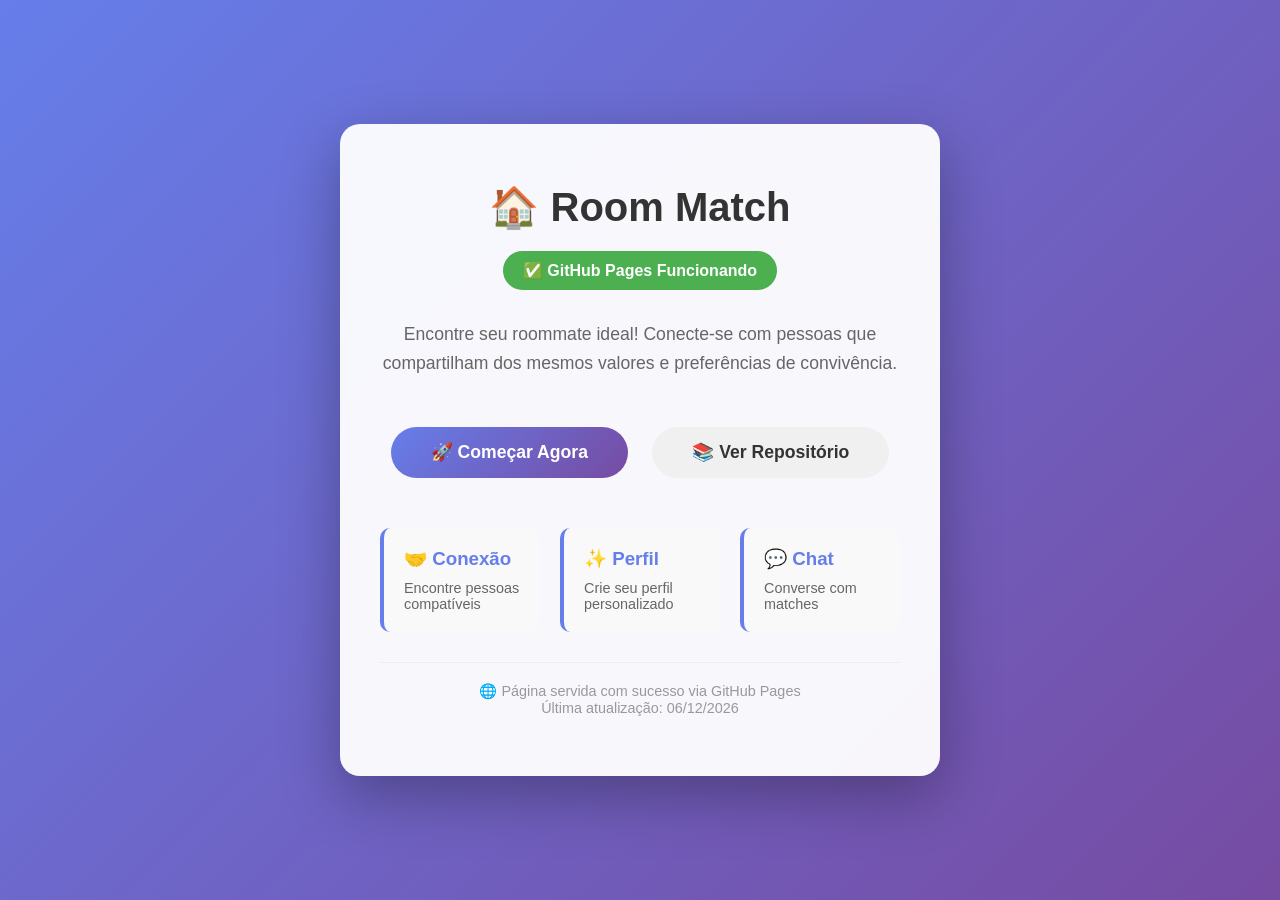
==== index.html @ 92dfc99c "Adiciona página inicial com botão de teste para GitHub Pages" ====
<!DOCTYPE html>
<html lang="pt-BR">
<head>
    <meta charset="UTF-8">
    <meta name="viewport" content="width=device-width, initial-scale=1.0">
    <title>Room Match - Encontre seu Roommate Ideal</title>
    <style>
        * {
            margin: 0;
            padding: 0;
            box-sizing: border-box;
        }

        body {
            font-family: -apple-system, BlinkMacSystemFont, 'Segoe UI', Roboto, 'Helvetica Neue', Arial, sans-serif;
            background: linear-gradient(135deg, #667eea 0%, #764ba2 100%);
            min-height: 100vh;
            display: flex;
            align-items: center;
            justify-content: center;
        }

        .container {
            text-align: center;
            background: rgba(255, 255, 255, 0.95);
            padding: 60px 40px;
            border-radius: 20px;
            box-shadow: 0 20px 60px rgba(0, 0, 0, 0.3);
            max-width: 600px;
            width: 90%;
        }

        h1 {
            color: #333;
            margin-bottom: 20px;
            font-size: 2.5em;
        }

        .subtitle {
            color: #666;
            margin-bottom: 40px;
            font-size: 1.1em;
            line-height: 1.6;
        }

        .status {
            display: inline-block;
            background: #4CAF50;
            color: white;
            padding: 10px 20px;
            border-radius: 25px;
            margin-bottom: 30px;
            font-weight: bold;
        }

        .btn {
            display: inline-block;
            padding: 15px 40px;
            background: linear-gradient(135deg, #667eea 0%, #764ba2 100%);
            color: white;
            text-decoration: none;
            border-radius: 50px;
            font-size: 1.1em;
            font-weight: bold;
            transition: transform 0.3s ease, box-shadow 0.3s ease;
            border: none;
            cursor: pointer;
            margin: 10px;
        }

        .btn:hover {
            transform: translateY(-3px);
            box-shadow: 0 10px 25px rgba(102, 126, 234, 0.4);
        }

        .btn-secondary {
            background: #f0f0f0;
            color: #333;
        }

        .btn-secondary:hover {
            box-shadow: 0 10px 25px rgba(0, 0, 0, 0.1);
        }

        .features {
            display: grid;
            grid-template-columns: repeat(auto-fit, minmax(150px, 1fr));
            gap: 20px;
            margin-top: 40px;
            text-align: left;
        }

        .feature {
            padding: 20px;
            background: #f9f9f9;
            border-radius: 10px;
            border-left: 4px solid #667eea;
        }

        .feature h3 {
            color: #667eea;
            margin-bottom: 10px;
        }

        .feature p {
            color: #666;
            font-size: 0.9em;
        }

        .github-status {
            margin-top: 30px;
            padding-top: 20px;
            border-top: 1px solid #eee;
            color: #999;
            font-size: 0.9em;
        }
    </style>
</head>
<body>
    <div class="container">
        <h1>🏠 Room Match</h1>

        <div class="status">✅ GitHub Pages Funcionando</div>

        <p class="subtitle">
            Encontre seu roommate ideal! Conecte-se com pessoas que compartilham dos mesmos valores e preferências de convivência.
        </p>

        <div>
            <button class="btn" onclick="alert('Botão de teste funcionando! 🎉')">
                🚀 Começar Agora
            </button>
            <a href="https://github.com/JuliaLeandro/room-match" class="btn btn-secondary">
                📚 Ver Repositório
            </a>
        </div>

        <div class="features">
            <div class="feature">
                <h3>🤝 Conexão</h3>
                <p>Encontre pessoas compatíveis</p>
            </div>
            <div class="feature">
                <h3>✨ Perfil</h3>
                <p>Crie seu perfil personalizado</p>
            </div>
            <div class="feature">
                <h3>💬 Chat</h3>
                <p>Converse com matches</p>
            </div>
        </div>

        <div class="github-status">
            <p>🌐 Página servida com sucesso via GitHub Pages</p>
            <p>Última atualização: <span id="date"></span></p>
        </div>
    </div>

    <script>
        document.getElementById('date').textContent = new Date().toLocaleDateString('pt-BR');
    </script>
</body>
</html>
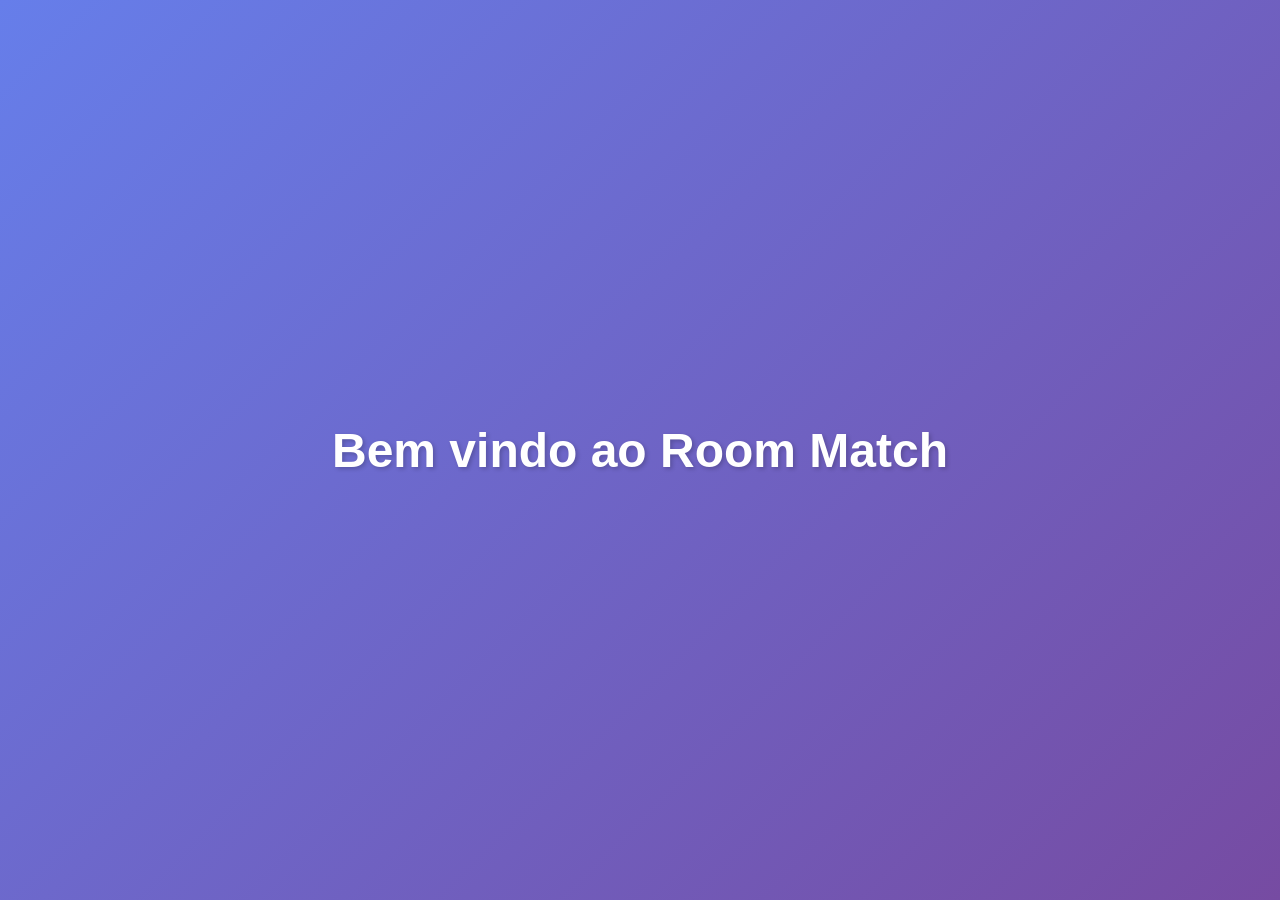
==== commit cbaf2712: "Simplifica página inicial para exibir apenas 'Bem vindo ao Room Match'" ====
--- a/index.html
+++ b/index.html
@@ -3,7 +3,7 @@
 <head>
     <meta charset="UTF-8">
     <meta name="viewport" content="width=device-width, initial-scale=1.0">
-    <title>Room Match - Encontre seu Roommate Ideal</title>
+    <title>Room Match</title>
     <style>
         * {
             margin: 0;
@@ -20,144 +20,15 @@
             justify-content: center;
         }
 
-        .container {
+        h1 {
+            color: white;
+            font-size: 3em;
             text-align: center;
-            background: rgba(255, 255, 255, 0.95);
-            padding: 60px 40px;
-            border-radius: 20px;
-            box-shadow: 0 20px 60px rgba(0, 0, 0, 0.3);
-            max-width: 600px;
-            width: 90%;
-        }
-
-        h1 {
-            color: #333;
-            margin-bottom: 20px;
-            font-size: 2.5em;
-        }
-
-        .subtitle {
-            color: #666;
-            margin-bottom: 40px;
-            font-size: 1.1em;
-            line-height: 1.6;
-        }
-
-        .status {
-            display: inline-block;
-            background: #4CAF50;
-            color: white;
-            padding: 10px 20px;
-            border-radius: 25px;
-            margin-bottom: 30px;
-            font-weight: bold;
-        }
-
-        .btn {
-            display: inline-block;
-            padding: 15px 40px;
-            background: linear-gradient(135deg, #667eea 0%, #764ba2 100%);
-            color: white;
-            text-decoration: none;
-            border-radius: 50px;
-            font-size: 1.1em;
-            font-weight: bold;
-            transition: transform 0.3s ease, box-shadow 0.3s ease;
-            border: none;
-            cursor: pointer;
-            margin: 10px;
-        }
-
-        .btn:hover {
-            transform: translateY(-3px);
-            box-shadow: 0 10px 25px rgba(102, 126, 234, 0.4);
-        }
-
-        .btn-secondary {
-            background: #f0f0f0;
-            color: #333;
-        }
-
-        .btn-secondary:hover {
-            box-shadow: 0 10px 25px rgba(0, 0, 0, 0.1);
-        }
-
-        .features {
-            display: grid;
-            grid-template-columns: repeat(auto-fit, minmax(150px, 1fr));
-            gap: 20px;
-            margin-top: 40px;
-            text-align: left;
-        }
-
-        .feature {
-            padding: 20px;
-            background: #f9f9f9;
-            border-radius: 10px;
-            border-left: 4px solid #667eea;
-        }
-
-        .feature h3 {
-            color: #667eea;
-            margin-bottom: 10px;
-        }
-
-        .feature p {
-            color: #666;
-            font-size: 0.9em;
-        }
-
-        .github-status {
-            margin-top: 30px;
-            padding-top: 20px;
-            border-top: 1px solid #eee;
-            color: #999;
-            font-size: 0.9em;
+            text-shadow: 2px 2px 4px rgba(0, 0, 0, 0.2);
         }
     </style>
 </head>
 <body>
-    <div class="container">
-        <h1>🏠 Room Match</h1>
-
-        <div class="status">✅ GitHub Pages Funcionando</div>
-
-        <p class="subtitle">
-            Encontre seu roommate ideal! Conecte-se com pessoas que compartilham dos mesmos valores e preferências de convivência.
-        </p>
-
-        <div>
-            <button class="btn" onclick="alert('Botão de teste funcionando! 🎉')">
-                🚀 Começar Agora
-            </button>
-            <a href="https://github.com/JuliaLeandro/room-match" class="btn btn-secondary">
-                📚 Ver Repositório
-            </a>
-        </div>
-
-        <div class="features">
-            <div class="feature">
-                <h3>🤝 Conexão</h3>
-                <p>Encontre pessoas compatíveis</p>
-            </div>
-            <div class="feature">
-                <h3>✨ Perfil</h3>
-                <p>Crie seu perfil personalizado</p>
-            </div>
-            <div class="feature">
-                <h3>💬 Chat</h3>
-                <p>Converse com matches</p>
-            </div>
-        </div>
-
-        <div class="github-status">
-            <p>🌐 Página servida com sucesso via GitHub Pages</p>
-            <p>Última atualização: <span id="date"></span></p>
-        </div>
-    </div>
-
-    <script>
-        document.getElementById('date').textContent = new Date().toLocaleDateString('pt-BR');
-    </script>
+    <h1>Bem vindo ao Room Match</h1>
 </body>
 </html>
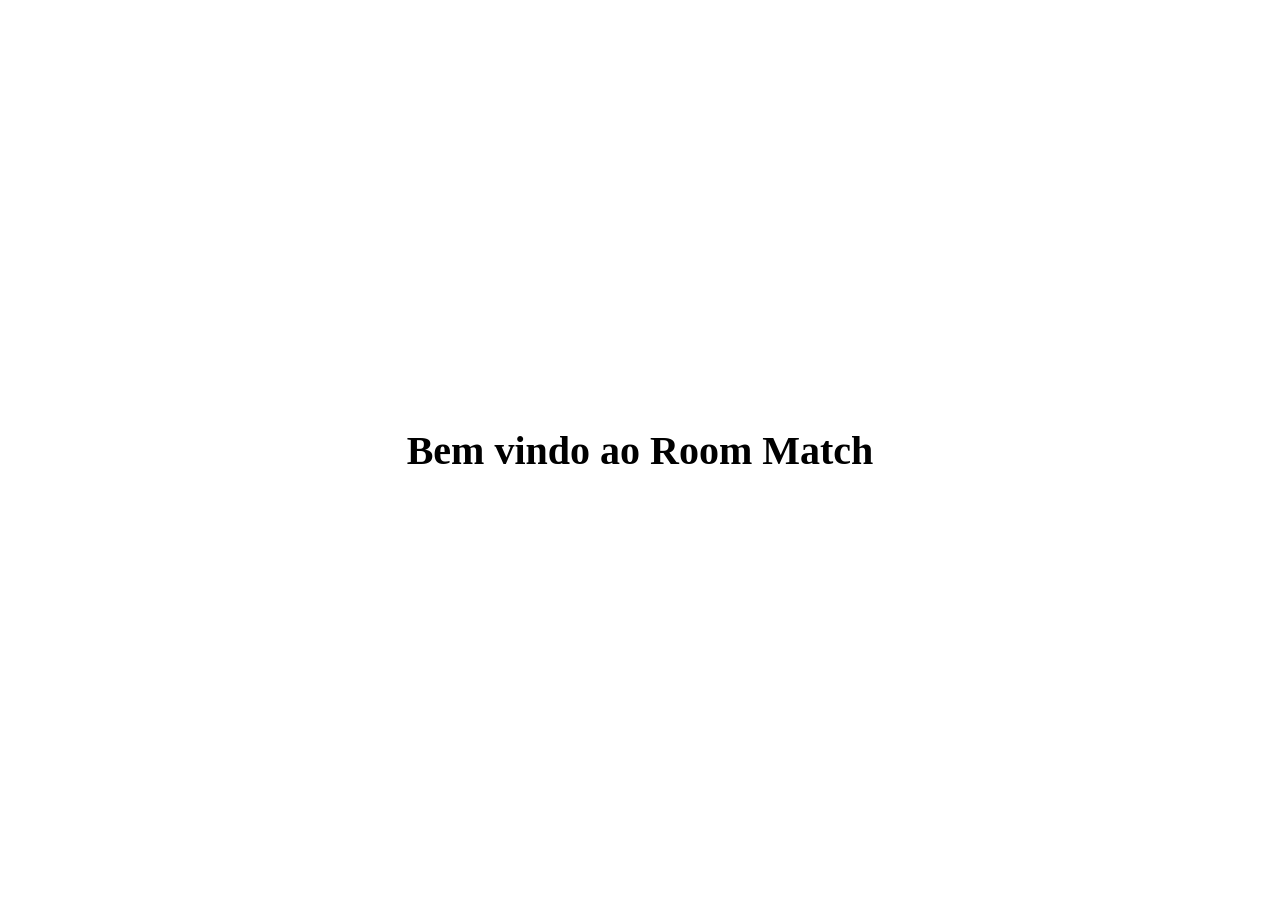
==== commit 7999c412: "Remove gradiente e estilos, deixa apenas o texto" ====
--- a/index.html
+++ b/index.html
@@ -8,23 +8,17 @@
         * {
             margin: 0;
             padding: 0;
-            box-sizing: border-box;
         }
 
         body {
-            font-family: -apple-system, BlinkMacSystemFont, 'Segoe UI', Roboto, 'Helvetica Neue', Arial, sans-serif;
-            background: linear-gradient(135deg, #667eea 0%, #764ba2 100%);
-            min-height: 100vh;
             display: flex;
             align-items: center;
             justify-content: center;
+            min-height: 100vh;
         }
 
         h1 {
-            color: white;
-            font-size: 3em;
-            text-align: center;
-            text-shadow: 2px 2px 4px rgba(0, 0, 0, 0.2);
+            font-size: 2.5em;
         }
     </style>
 </head>
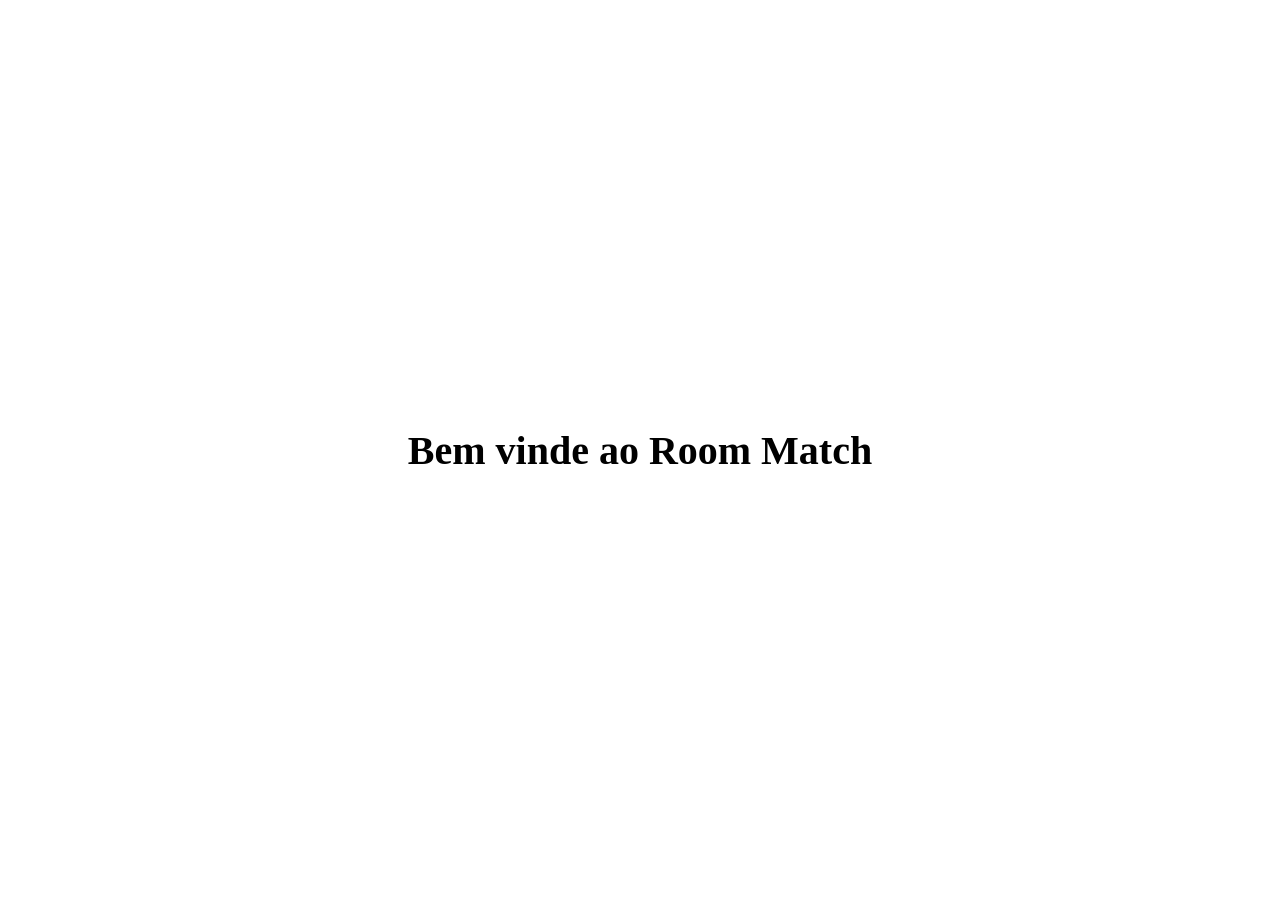
==== commit a575a9bd: "Atualiza texto para forma inclusiva" ====
--- a/index.html
+++ b/index.html
@@ -23,6 +23,6 @@
     </style>
 </head>
 <body>
-    <h1>Bem vindo ao Room Match</h1>
+    <h1>Bem vinde ao Room Match</h1>
 </body>
 </html>
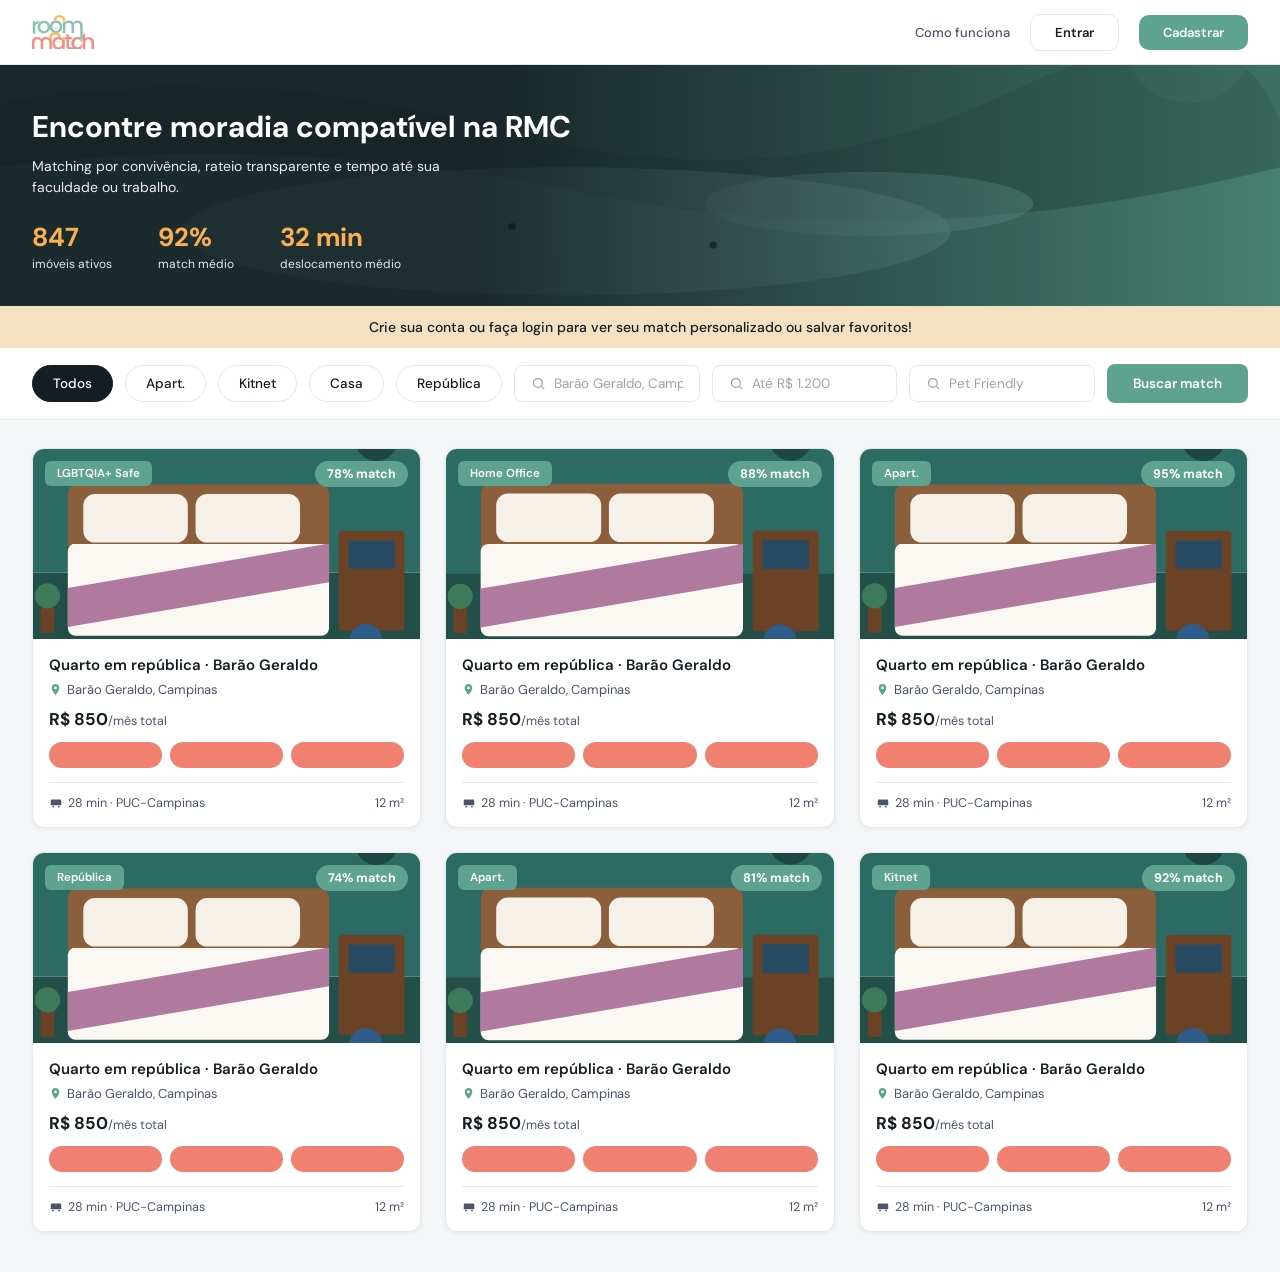
==== commit 002f14c2: "feat(frontend): tela de login (KAN-46) Move login para frontend/pages com CSS e JS separados, seguin" ====
--- a/index.html
+++ b/index.html
@@ -4,25 +4,567 @@
     <meta charset="UTF-8">
     <meta name="viewport" content="width=device-width, initial-scale=1.0">
     <title>Room Match</title>
+    <link rel="preconnect" href="https://fonts.googleapis.com">
+    <link rel="preconnect" href="https://fonts.gstatic.com" crossorigin>
+    <link href="https://fonts.googleapis.com/css2?family=DM+Sans:wght@400;500;600;700&display=swap" rel="stylesheet">
     <style>
+        :root {
+            --primary: #5EA38F;
+            --primary-dark: #4C8C79;
+            --mint: #89C2B1;
+            --coral: #F08070;
+            --yellow: #FBB050;
+            --text-dark: #141D22;
+            --text-gray: #4A5568;
+            --text-subtle: #94A3AD;
+            --border: #E2E8EB;
+            --bg: #F4F6F7;
+            --cream: #F3E1C2;
+        }
+
         * {
             margin: 0;
             padding: 0;
+            box-sizing: border-box;
         }
 
         body {
-            display: flex;
-            align-items: center;
-            justify-content: center;
-            min-height: 100vh;
-        }
-
-        h1 {
-            font-size: 2.5em;
+            font-family: 'DM Sans', sans-serif;
+            color: var(--text-dark);
+            background-color: #ffffff;
+        }
+
+        /* ===== HEADER ===== */
+        header {
+            display: flex;
+            justify-content: space-between;
+            align-items: center;
+            padding: 12px 32px;
+            height: 65px;
+            background: #fff;
+            border-bottom: 1px solid var(--border);
+        }
+
+        .logo svg {
+            width: 62px;
+            height: auto;
+            display: block;
+        }
+
+        nav {
+            display: flex;
+            align-items: center;
+            gap: 20px;
+        }
+
+        nav a.como-funciona {
+            text-decoration: none;
+            color: var(--text-gray);
+            font-size: 13px;
+            font-weight: 500;
+            font-family: 'DM Sans', sans-serif;
+        }
+
+        .btn-entrar {
+            background: #fff;
+            border: 1px solid var(--border);
+            color: var(--text-dark);
+            padding: 9px 24px;
+            border-radius: 10px;
+            font-size: 13px;
+            font-weight: 600;
+            font-family: 'DM Sans', sans-serif;
+            cursor: pointer;
+        }
+
+        .btn-cadastrar {
+            background: var(--primary);
+            border: none;
+            color: #fff;
+            padding: 9px 24px;
+            border-radius: 10px;
+            font-size: 13px;
+            font-weight: 600;
+            font-family: 'DM Sans', sans-serif;
+            cursor: pointer;
+        }
+        .btn-cadastrar:hover { background: var(--primary-dark); }
+
+        /* ===== HERO ===== */
+        .hero {
+            position: relative;
+            padding: 42px 32px 34px;
+            background-image:
+                linear-gradient(90deg, rgba(20,29,34,0.84) 38%, rgba(94,163,143,0.29) 100%),
+                url("data:image/svg+xml,%3Csvg xmlns='http://www.w3.org/2000/svg' viewBox='0 0 1400 420'%3E%3Crect width='1400' height='420' fill='%232F5D50'/%3E%3Cpath d='M0,120 Q250,70 550,150 T1100,110 T1400,140 L1400,420 L0,420 Z' fill='%23274F44'/%3E%3Cpath d='M0,190 Q300,150 650,220 T1400,190 L1400,420 L0,420 Z' fill='%2340786A' opacity='0.85'/%3E%3Cellipse cx='620' cy='260' rx='420' ry='70' fill='%236FA89C' opacity='0.55'/%3E%3Cellipse cx='950' cy='230' rx='180' ry='35' fill='%237EB6AA' opacity='0.4'/%3E%3Ccircle cx='560' cy='255' r='4' fill='%2315251f'/%3E%3Ccircle cx='780' cy='275' r='4' fill='%2315251f'/%3E%3Ccircle cx='120' cy='60' r='50' fill='%23336354' opacity='0.6'/%3E%3Ccircle cx='1300' cy='50' r='70' fill='%23336354' opacity='0.5'/%3E%3C/svg%3E");
+            background-size: cover;
+            background-position: center;
+            color: #fff;
+        }
+
+        .hero h1 {
+            font-size: 30px;
+            font-weight: 700;
+            margin-bottom: 10px;
+            max-width: 560px;
+        }
+
+        .hero p {
+            font-size: 14px;
+            font-weight: 400;
+            color: #EDEDED;
+            max-width: 420px;
+            line-height: 1.5;
+            margin-bottom: 22px;
+        }
+
+        .stats {
+            display: flex;
+            gap: 46px;
+        }
+
+        .stat-number {
+            display: block;
+            font-size: 26px;
+            font-weight: 700;
+            color: var(--yellow);
+        }
+
+        .stat-label {
+            display: block;
+            font-size: 12px;
+            color: #E7E7E7;
+            margin-top: 2px;
+        }
+
+        /* ===== CTA BANNER ===== */
+        .cta-banner {
+            background: var(--cream);
+            text-align: center;
+            padding: 12px 20px;
+            font-size: 14px;
+            font-weight: 500;
+            color: var(--text-dark);
+        }
+
+        /* ===== FILTER / SEARCH BAR ===== */
+        .filter-bar {
+            display: flex;
+            align-items: center;
+            gap: 12px;
+            padding: 16px 32px;
+            flex-wrap: wrap;
+            border-bottom: 1px solid var(--border);
+        }
+
+        .pill {
+            border: 1px solid var(--border);
+            background: #fff;
+            color: var(--text-dark);
+            padding: 9px 20px;
+            border-radius: 20px;
+            font-size: 13.5px;
+            font-weight: 500;
+            font-family: 'DM Sans', sans-serif;
+            cursor: pointer;
+            white-space: nowrap;
+        }
+
+        .pill.active {
+            background: var(--text-dark);
+            border-color: var(--text-dark);
+            color: #fff;
+        }
+
+        .search-input {
+            display: flex;
+            align-items: center;
+            gap: 8px;
+            border: 1px solid var(--border);
+            border-radius: 8px;
+            padding: 9px 16px;
+            font-size: 13.5px;
+            color: var(--text-gray);
+            flex: 1;
+            min-width: 170px;
+        }
+
+        .search-input svg {
+            width: 15px;
+            height: 15px;
+            color: #9AA5AB;
+            flex-shrink: 0;
+        }
+
+        .search-input input {
+            border: none;
+            outline: none;
+            font-family: 'DM Sans', sans-serif;
+            font-size: 13.5px;
+            width: 100%;
+            color: var(--text-dark);
+        }
+        .search-input input::placeholder { color: #9AA5AB; }
+
+        .btn-buscar {
+            background: var(--primary);
+            color: #fff;
+            border: none;
+            padding: 11px 26px;
+            border-radius: 8px;
+            font-size: 13.5px;
+            font-weight: 600;
+            font-family: 'DM Sans', sans-serif;
+            cursor: pointer;
+            white-space: nowrap;
+        }
+        .btn-buscar:hover { background: var(--primary-dark); }
+
+        /* ===== PROPERTIES GRID ===== */
+        .properties {
+            display: grid;
+            grid-template-columns: repeat(3, 1fr);
+            gap: 24px;
+            padding: 28px 32px 40px;
+            background: var(--bg);
+        }
+
+        .card {
+            border-radius: 12px;
+            overflow: hidden;
+            box-shadow: 0 1px 4px rgba(0,0,0,0.06);
+            border: 1px solid var(--border);
+            background: #fff;
+            cursor: pointer;
+        }
+
+        .card-image {
+            position: relative;
+            height: 190px;
+            background-image: url("data:image/svg+xml,%3Csvg xmlns='http://www.w3.org/2000/svg' viewBox='0 0 400 300'%3E%3Crect width='400' height='180' fill='%232C6B63'/%3E%3Crect y='180' width='400' height='120' fill='%23234F49'/%3E%3Crect x='36' y='88' width='270' height='72' rx='10' fill='%238B5E3C'/%3E%3Crect x='52' y='98' width='108' height='50' rx='12' fill='%23F6F1E8'/%3E%3Crect x='168' y='98' width='108' height='50' rx='12' fill='%23F6F1E8'/%3E%3Crect x='36' y='150' width='270' height='95' rx='8' fill='%23FBF8F3'/%3E%3Cpolygon points='36,196 306,150 306,190 36,236' fill='%23B07A9E'/%3E%3Crect x='316' y='136' width='68' height='104' rx='4' fill='%236B4226'/%3E%3Crect x='326' y='146' width='48' height='30' fill='%23274B63'/%3E%3Ccircle cx='344' cy='250' r='17' fill='%232E5C8A'/%3E%3Ccircle cx='355' cy='42' r='22' fill='%231F4741'/%3E%3Crect x='8' y='214' width='14' height='28' fill='%236B4226'/%3E%3Ccircle cx='15' cy='204' r='13' fill='%233C7A5A'/%3E%3C/svg%3E");
+            background-size: cover;
+            background-position: center;
+        }
+
+        .badge {
+            position: absolute;
+            top: 12px;
+            left: 12px;
+            background: var(--primary);
+            color: #fff;
+            font-size: 11.5px;
+            font-weight: 600;
+            padding: 5px 12px;
+            border-radius: 6px;
+        }
+
+        .badge-match {
+            position: absolute;
+            top: 12px;
+            right: 12px;
+            background: var(--primary);
+            color: #fff;
+            font-size: 12.5px;
+            font-weight: 700;
+            padding: 5px 12px;
+            border-radius: 16px;
+        }
+
+        .card-body {
+            padding: 16px;
+        }
+
+        .card-title {
+            font-size: 15px;
+            font-weight: 600;
+            color: var(--text-dark);
+            margin-bottom: 6px;
+        }
+
+        .card-location {
+            display: flex;
+            align-items: center;
+            gap: 5px;
+            font-size: 13px;
+            color: var(--text-gray);
+            margin-bottom: 10px;
+        }
+        .card-location svg { width: 13px; height: 13px; color: var(--primary); flex-shrink: 0; }
+
+        .card-price {
+            font-size: 17px;
+            font-weight: 700;
+            color: var(--text-dark);
+            margin-bottom: 12px;
+        }
+        .card-price span {
+            font-size: 12.5px;
+            font-weight: 400;
+            color: var(--text-gray);
+        }
+
+        .amenities {
+            display: flex;
+            gap: 8px;
+            margin-bottom: 14px;
+        }
+        .amenities .tag {
+            flex: 1;
+            height: 26px;
+            border-radius: 14px;
+            background: var(--coral);
+        }
+
+        .card-footer {
+            display: flex;
+            justify-content: space-between;
+            align-items: center;
+            padding-top: 12px;
+            border-top: 1px solid var(--border);
+            font-size: 12.5px;
+            color: var(--text-gray);
+        }
+        .card-footer .commute {
+            display: flex;
+            align-items: center;
+            gap: 5px;
+        }
+        .card-footer svg { width: 14px; height: 14px; color: var(--text-gray); }
+
+        /* ===== RESPONSIVE ===== */
+        @media (max-width: 1000px) {
+            .properties { grid-template-columns: repeat(2, 1fr); }
+        }
+
+        @media (max-width: 680px) {
+            header { padding: 12px 20px; }
+            nav { gap: 12px; }
+            .hero { padding: 28px 20px; }
+            .hero h1 { font-size: 22px; }
+            .stats { gap: 24px; flex-wrap: wrap; }
+            .filter-bar { padding: 14px 20px; }
+            .properties { grid-template-columns: 1fr; padding: 20px; }
         }
     </style>
 </head>
 <body>
-    <h1>Bem vinde ao Room Match</h1>
+
+    <header>
+        <div class="logo">
+            <svg width="77" height="43" viewBox="0 0 77 43" fill="none" xmlns="http://www.w3.org/2000/svg">
+            <path d="M4.06937 9.82148C4.52873 9.04748 5.13509 8.44861 5.88845 8.02475C6.66018 7.58247 7.56972 7.36131 8.61707 7.36131C9.66442 7.36131 9.85148 10.3193 8.61707 10.6231C8.31394 10.6977 7.81778 10.6231 7.81778 10.6231C6.58668 10.6231 5.64958 10.9365 5.00647 11.563C4.38174 12.1896 4.06937 13.2769 4.06937 14.8249L4.16183 22.8412H1.01978L0.927321 7.61008C0.927321 7.61008 2.76028 7.30726 3.4635 8.02475C3.98139 8.55316 4.06937 9.82148 4.06937 9.82148Z" fill="#89C2B1"/>
+            <path d="M14.6846 22.8412C13.2514 22.8412 11.956 22.5187 10.7984 21.8737C9.64083 21.2103 8.73129 20.2889 8.06981 19.1094C7.40832 17.9116 7.07758 16.5294 7.07758 14.963C7.07758 13.415 7.41751 12.0421 8.09737 10.8442C8.77723 9.64637 9.70514 8.72499 10.8811 8.07999C12.0571 7.43499 13.3709 7.11248 14.8225 7.11248C16.274 7.11248 17.5878 7.43499 18.7638 8.07999C19.9398 8.72499 20.8677 9.64637 21.5475 10.8442C21.9285 11.5154 22.2027 12.2416 22.3702 13.0228C22.5016 13.6357 22.5673 14.2824 22.5673 14.963C22.5673 15.647 22.4992 16.2968 22.3628 16.9125C22.1906 17.6901 21.9097 18.4132 21.52 19.0818C20.8217 20.2797 19.8663 21.2103 18.6535 21.8737C17.4592 22.5187 16.1362 22.8412 14.6846 22.8412ZM14.6846 20.1046C15.4931 20.1046 16.2465 19.9111 16.9447 19.5241C17.6613 19.1371 18.2401 18.5566 18.6811 17.7826C19.1221 17.0086 19.3426 16.0687 19.3426 14.963C19.3426 13.8573 19.1313 12.9267 18.7087 12.1711C18.2861 11.3971 17.7256 10.8166 17.0274 10.4296C16.3292 10.0426 15.5758 9.8491 14.7673 9.8491C13.9588 9.8491 13.2055 10.0426 12.5073 10.4296C11.8274 10.8166 11.2854 11.3971 10.8811 12.1711C10.4769 12.9267 10.2748 13.8573 10.2748 14.963C10.2748 16.6032 10.6882 17.8748 11.515 18.7778C12.3603 19.6623 13.4168 20.1046 14.6846 20.1046Z" fill="#89C2B1"/>
+            <path d="M24.6403 27.5201C24.7752 26.5051 25.083 25.8832 25.8075 25.1617C26.5497 24.4403 27.5747 24.0795 28.8824 24.0795C30.2077 24.0795 31.2327 24.4403 31.9572 25.1617C32.3654 25.5585 32.6249 26.5098 32.7759 27.2857C32.8995 27.9208 32.9503 28.4385 32.9503 28.4385C32.9503 28.4385 34.8653 28.4385 36.0923 28.4385C36.0923 28.4255 36.0921 28.4116 36.0918 28.397C36.0772 27.7695 35.7504 25.5793 35.1115 24.5395C34.4577 23.4753 33.583 22.6817 32.4873 22.1587C32.4724 22.1515 32.4573 22.1444 32.4423 22.1373C31.3586 21.6285 30.1631 21.3741 28.8559 21.3741C27.928 21.3741 27.0564 21.5023 26.2411 21.7586C25.8919 21.8685 25.553 22.0018 25.2244 22.1587C24.1464 22.6817 23.1514 23.3814 22.5152 24.4455C21.8791 25.5097 21.5965 26.1348 21.4982 27.5201C22.7253 27.5201 23.4132 27.5201 24.6403 27.5201Z" fill="#FAB95D"/>
+            <path d="M46.0226 30.0908V38.5219C46.0226 39.0932 46.1513 39.5078 46.4085 39.7658C46.6841 40.0054 47.1435 40.1252 47.7866 40.1252H54.4449V42.7512H47.2354C45.8205 42.7512 44.7364 42.4195 43.9831 41.7561C43.2297 41.0927 42.853 40.0146 42.853 38.5219V30.0908H40.7105V27.5201H42.853V23.733C42.853 23.733 44.2792 23.2286 45.3602 24.25C46.4411 25.2715 46.0226 27.5201 46.0226 27.5201C46.0226 27.5201 48.7706 27.1607 49.5178 28.2387C50.265 29.3168 49.7159 30.0908 49.7159 30.0908H46.0226Z" fill="#F28E82"/>
+            <path d="M3.05936 28.0176C3.99646 27.52 5.06219 27.2713 6.25653 27.2713C7.37738 27.2713 8.42473 27.5477 9.39858 28.1006C10.3724 28.635 11.089 29.3629 11.5484 30.2844C12.0629 29.3076 12.7979 28.5613 13.7533 28.0453C14.7088 27.5293 15.7929 27.2713 17.0056 27.2713C17.2398 27.2713 17.4703 27.2831 17.6971 27.3068C18.342 27.3742 18.9567 27.5374 19.5413 27.7965C20.3314 28.1467 20.9837 28.635 21.4982 29.2615V27.9745C21.5133 27.9822 21.5283 27.99 21.5434 27.9978C21.5559 28.0044 21.5684 28.011 21.5809 28.0176C22.5364 28.5152 23.2805 29.2523 23.8134 30.2291C24.3646 31.2058 24.6403 32.3852 24.6403 33.7673V42.7512H21.4982V34.2372C21.4982 32.8735 21.1583 31.8324 20.4784 31.1136C19.7802 30.3765 18.8431 30.0079 17.6671 30.0079C16.4911 30.0079 15.5632 30.3765 14.8834 31.1136C14.2035 31.8324 13.8636 32.8735 13.8636 34.2372V42.7512H10.7491V34.2372C10.7491 32.8735 10.4092 31.8324 9.72932 31.1136C9.03109 30.3765 8.09399 30.0079 6.91802 30.0079C5.74204 30.0079 4.81413 30.3765 4.13427 31.1136C3.45441 31.8324 3.11448 32.8735 3.11448 34.2372V42.7512H0V33.7673C0 32.3852 0.275617 31.2058 0.826853 30.2291C1.35972 29.2523 2.10389 28.5152 3.05936 28.0176Z" fill="#F28E82"/>
+            <path d="M21.5809 28.0176C22.5364 28.5152 23.2805 29.2523 23.8134 30.2291C24.3646 31.2058 24.6403 32.3852 24.6403 33.7673V27.5201H21.4982V27.9745C21.5133 27.9822 21.5283 27.99 21.5434 27.9978C21.5559 28.0044 21.5684 28.011 21.5809 28.0176Z" fill="#FAB95D"/>
+            <path d="M36.0918 28.397C35.8721 28.2522 35.6386 28.1166 35.3911 27.99C34.6343 27.5789 33.7626 27.3441 32.7759 27.2857C32.8995 27.9208 32.9503 28.4385 32.9503 28.4385H36.0923C36.0923 28.4255 36.0921 28.4116 36.0918 28.397Z" fill="#F28E82"/>
+            <path fill-rule="evenodd" clip-rule="evenodd" d="M26.0476 31.003C25.4229 32.1825 25.1105 33.537 25.1105 35.0665C25.1105 36.5961 25.4229 37.9691 26.0476 39.1853C26.6908 40.3832 27.5544 41.323 28.6385 42.0049C29.7226 42.6683 30.9169 43 32.2215 43C33.3975 43 34.4448 42.7605 35.3635 42.2813C36.2823 41.8022 37.0081 41.2032 37.5409 40.4845V42.7512H40.7105V30.0908V27.5201C40.7105 27.5201 39.0821 27.3116 38.1674 27.875C37.2527 28.4384 37.5409 29.7315 37.5409 29.7315C37.1545 29.2236 36.6715 28.7788 36.0918 28.397C36.0921 28.4116 36.0923 28.4255 36.0923 28.4385H32.9503C32.9503 28.4385 32.8995 27.9208 32.7759 27.2857C32.6126 27.2761 32.4462 27.2712 32.2766 27.2712C30.9537 27.2712 29.7409 27.603 28.6385 28.2664C27.5544 28.9114 26.6908 29.8236 26.0476 31.003ZM36.8794 32.3852C37.3204 33.1592 37.5409 34.0714 37.5409 35.1218C37.5409 36.1723 37.3204 37.0937 36.8794 37.8861C36.4568 38.6601 35.8964 39.2498 35.1982 39.6552C34.4999 40.0607 33.7466 40.2634 32.9381 40.2634C32.148 40.2634 31.3946 40.0607 30.678 39.6552C29.9798 39.2314 29.4102 38.6233 28.9692 37.8308C28.5466 37.0384 28.3353 36.117 28.3353 35.0665C28.3353 34.0161 28.5466 33.1131 28.9692 32.3575C29.4102 31.5835 29.9798 31.003 30.678 30.616C31.3763 30.2106 32.1296 30.0079 32.9381 30.0079C33.7466 30.0079 34.4999 30.2106 35.1982 30.616C35.8964 31.0215 36.4568 31.6112 36.8794 32.3852Z" fill="#F28E82"/>
+            <path d="M18.3837 27.2713C18.1517 27.2713 17.9228 27.2831 17.6971 27.3068C18.342 27.3742 18.9567 27.5374 19.5413 27.7965C20.3314 28.1467 20.9837 28.635 21.4982 29.2615V27.9745C20.5812 27.5057 19.5431 27.2713 18.3837 27.2713Z" fill="#F28E82"/>
+            <path d="M41.4419 7.74768H38.2883C39.0079 9.20608 39.1735 9.1773 40.7869 8.89709C40.8516 8.88584 40.9187 8.8742 40.9883 8.86222L41.4419 7.74768Z" fill="#FAB95D"/>
+            <path d="M41.4419 7.74768C41.4419 7.29603 41.2907 6.91721 40.9883 6.61126C40.6859 6.30531 40.4175 6.12754 39.9711 6.12754C39.5247 6.12754 39.0443 6.30531 38.7419 6.61126C38.4395 6.91721 38.2883 7.29603 38.2883 7.74768C38.2883 8.18475 38.4395 8.55627 38.7419 8.86222C39.0443 9.16817 39.4187 9.32113 39.8651 9.32113C40.3115 9.32113 40.6859 9.16817 40.9883 8.86222C41.2907 8.55627 41.4419 8.18475 41.4419 7.74768Z" fill="#FFD59A"/>
+            <path d="M40.9302 29.2048C40.9302 28.7287 40.766 28.3295 40.4375 28.007C40.1091 27.6845 39.7024 27.5232 39.2176 27.5232C38.7327 27.5232 38.326 27.6845 37.9976 28.007C37.6691 28.3295 37.5049 28.7287 37.5049 29.2048C37.5049 29.6655 37.6691 30.0572 37.9976 30.3797C38.326 30.7022 38.7327 30.8634 39.2176 30.8634C39.7024 30.8634 40.1091 30.7022 40.4375 30.3797C40.766 30.0572 40.9302 29.6655 40.9302 29.2048Z" fill="#FFBFB7"/>
+            <path d="M26.2411 21.7586C27.3089 22.2825 28.4886 22.5444 29.7801 22.5444C30.7216 22.5444 31.609 22.4087 32.4423 22.1373C31.3586 21.6285 30.1631 21.3741 28.8559 21.3741C27.928 21.3741 27.0564 21.5023 26.2411 21.7586ZM22.3702 13.0228C22.5377 12.2416 22.8119 11.2185 23.1929 10.5473C23.8727 9.34949 24.8006 8.42811 25.9766 7.78311C26.2338 7.64201 26.4977 7.51634 26.7681 7.40611C26.7726 7.40427 26.7772 7.40239 26.7817 7.40055C26.7831 7.424 26.7899 7.42474 26.8026 7.39912L27.037 7.36131L30.0588 7.0643V7.00719C30.0588 7.00719 30.0688 6.93616 30.0889 6.8171" fill="#FAB95D"/>
+            <path fill-rule="evenodd" clip-rule="evenodd" d="M22.5673 14.963C22.5673 15.647 22.4992 16.2968 22.3628 16.9125C22.5256 17.7031 22.7931 18.1386 23.1653 18.8126C23.8268 19.992 24.7363 20.9134 25.8939 21.5769C26.0083 21.6406 26.1241 21.7012 26.2411 21.7586C27.0564 21.5023 27.928 21.3741 28.8559 21.3741C30.1631 21.3741 31.3586 21.6285 32.4423 22.1373C32.8938 21.9903 33.3293 21.8035 33.749 21.5769C34.9618 20.9134 35.9172 19.9828 36.6155 18.7849C37.3137 17.5871 37.6628 16.2141 37.6628 14.6661C37.6628 13.1181 37.3229 11.7452 36.643 10.5473C35.9632 9.34949 35.0353 8.42811 33.8593 7.78311C32.7297 7.16352 31.4728 6.84151 30.0889 6.8171C30.0688 6.93616 30.0588 7.00719 30.0588 7.00719V7.0643L27.037 7.36131L26.8026 7.39912C26.7899 7.42474 26.7831 7.424 26.7817 7.40055L26.7681 7.40611C26.4977 7.51634 26.2338 7.64201 25.9766 7.78311C24.8006 8.42811 23.8727 9.34949 23.1929 10.5473C22.8119 11.2185 22.5377 12.2416 22.3702 13.0228C22.5016 13.6357 22.5673 14.2824 22.5673 14.963ZM32.0402 19.2272C31.342 19.6142 30.5886 19.8077 29.7801 19.8077C28.5123 19.8077 27.4558 19.3654 26.6105 18.4809C25.7837 17.5779 25.3702 16.3063 25.3702 14.6661C25.3702 13.5604 25.5724 12.6298 25.9766 11.8742C26.3808 11.1002 26.9229 10.5197 27.6027 10.1327C28.301 9.74573 29.0543 9.55222 29.8628 9.55222C30.6713 9.55222 31.4247 9.74573 32.1229 10.1327C32.8211 10.5197 33.3815 11.1002 33.8042 11.8742C34.2268 12.6298 34.4381 13.5604 34.4381 14.6661C34.4381 15.7719 34.2176 16.7117 33.7766 17.4857C33.3356 18.2597 32.7568 18.8402 32.0402 19.2272Z" fill="#89C2B1"/>
+            <path d="M26.7817 7.40055C27.7438 7.01056 28.7892 6.8156 29.9179 6.8156C29.9751 6.8156 30.0321 6.8161 30.0889 6.8171C30.1894 6.22048 30.5416 4.38911 31.1456 3.78767C31.8878 3.06621 32.9128 2.7055 34.2204 2.7055C35.5458 2.7055 36.5707 3.06621 37.2953 3.78767C38.0375 4.50913 38.2883 7.74768 38.2883 7.74768H41.4419C41.4419 7.17628 41.1035 4.22956 40.4496 3.16541C39.7958 2.10126 38.921 1.30766 37.8254 0.784604C36.7298 0.261548 35.5193 0 34.1939 0C32.8686 0 31.6581 0.261548 30.5624 0.784604C29.4845 1.30766 28.6274 2.10126 27.9912 3.16541C27.4081 4.14079 26.7668 7.14295 26.7817 7.40055Z" fill="#FAB95D"/>
+            <path d="M30.0588 7.0643V7.00719C30.0588 7.00719 30.0688 6.93616 30.0889 6.8171C30.0321 6.8161 29.9751 6.8156 29.9179 6.8156C28.7892 6.8156 27.7438 7.01056 26.7817 7.40055C26.7831 7.424 26.7899 7.42474 26.8026 7.39912L27.037 7.36131L30.0588 7.0643Z" fill="#89C2B1"/>
+            <path d="M41.6198 7.80916C41.6198 7.33309 41.4587 6.93376 41.1363 6.61126C40.814 6.28876 40.415 6.12754 39.9391 6.12754C39.4633 6.12754 39.0643 6.28876 38.7419 6.61126C38.4196 6.93376 38.2584 7.33309 38.2584 7.80916C38.2584 8.26988 38.4196 8.66145 38.7419 8.98395C39.0643 9.30645 39.4633 9.46773 39.9391 9.46773C40.415 9.46773 40.814 9.30645 41.1363 8.98395C41.4587 8.66145 41.6198 8.26988 41.6198 7.80916Z" fill="#FFD59A"/>
+            <path d="M56.6721 6.8156C57.8664 6.8156 58.9322 7.06683 59.8693 7.56933C60.8247 8.07184 61.5689 8.81627 62.1018 9.80267C62.653 10.7891 62.9286 11.9802 62.9286 13.3761L63.0738 21.9167L63.0872 22.707L63.0982 23.3524L63.122 24.7576L63.2276 30.967L63.2507 32.3299H60.1818C59.9062 31.5743 59.4196 30.9846 58.8133 30.5607C58.2069 30.1369 57.4444 29.925 56.5256 29.925C55.2394 29.925 54.2104 30.3857 53.4387 31.3071C52.6854 32.2101 52.3087 33.4817 52.3087 35.1218C52.3087 36.762 52.6854 38.0428 53.4387 38.9642C54.2104 39.8856 55.2394 40.3463 56.5256 40.3463C58.3447 40.3463 59.596 39.5133 60.1362 37.8861C60.6764 36.2589 62.5687 36.2589 63.1089 37.8861C63.1642 37.8861 63.2507 37.8861 63.2507 37.8861C63.2075 38.0538 63.1602 38.2179 63.1089 38.3783C62.6794 39.7211 61.967 40.8101 60.9718 41.6455C59.8577 42.562 58.3263 43 56.5256 43C55.074 43 53.7878 42.6776 52.667 42.0326C51.5461 41.3691 50.6642 40.4477 50.021 39.2683C49.3963 38.0704 49.0839 36.6883 49.0839 35.1218C49.0839 33.5554 49.3963 32.1825 50.021 31.003C50.6642 29.8052 51.5461 28.8837 52.667 28.2387C53.7878 27.5937 55.074 27.2712 56.5256 27.2712C57.8782 27.2712 59.0565 27.5109 60.0606 27.9902L60.1818 32.3299C60.1818 31.8538 60.2898 31.0189 60.6121 30.6964C60.9344 30.3739 61.3335 30.2127 61.8093 30.2127C62.0854 30.2127 62.3357 30.2669 62.5601 30.3755C62.2068 29.6682 61.742 29.0757 61.0733 28.5981C60.7581 28.3647 60.4206 28.1621 60.0606 27.9902L59.8141 13.8507C59.8141 12.4734 59.4742 11.4219 58.7943 10.6961C58.1145 9.95161 57.1866 9.57934 56.0106 9.57934C54.8346 9.57934 53.8975 9.95161 53.1993 10.6961C52.5194 11.4219 52.1795 12.4734 52.1795 13.8507V22.4491H49.065V13.8507C49.065 12.4734 48.7251 11.4219 48.0452 10.6961C47.3654 9.95161 46.4375 9.57934 45.2615 9.57934C44.0855 9.57934 43.1484 9.95161 42.4502 10.6961C41.7703 11.4219 41.4304 12.4734 41.4304 13.8507V22.4491H38.2883L38.2883 7.74768C39.0079 9.20608 39.1735 9.1773 40.7869 8.89709C40.8516 8.88584 40.9187 8.8742 40.9883 8.86222C41.5028 8.22943 42.5972 7.69962 43.3873 7.346C44.1774 6.99239 45.0226 6.8156 45.923 6.8156C47.1357 6.8156 48.2198 7.07615 49.1753 7.59727C50.1307 8.11838 50.8657 8.87214 51.3802 9.85853C51.8396 8.92797 52.5562 8.1928 53.53 7.65307C54.5039 7.09473 55.5512 6.8156 56.6721 6.8156Z" fill="#89C2B1"/>
+            <path d="M60.6121 30.6964C60.9344 30.3739 61.3335 30.2127 61.8093 30.2127C62.0854 30.2127 62.3357 30.2669 62.5601 30.3755C62.2068 29.6682 61.742 29.0757 61.0733 28.5981C60.7581 28.3647 60.4206 28.1621 60.0606 27.9902L60.1818 32.3299C60.1818 31.8538 60.2898 31.0189 60.6121 30.6964Z" fill="#F28E82"/>
+            <path d="M63.49 31.8942C63.49 31.5435 63.4025 31.2344 63.2276 30.967C63.165 30.8715 63.0914 30.7813 63.0065 30.6964C62.8713 30.5611 62.7225 30.4541 62.5601 30.3755C62.3357 30.2669 62.0854 30.2127 61.8093 30.2127C61.3335 30.2127 60.9344 30.3739 60.6121 30.6964C60.2898 31.0189 60.1818 31.8538 60.1818 32.3299C60.2442 32.5341 60.2898 32.7466 60.6121 33.0691C60.9344 33.3916 61.3335 33.5528 61.8093 33.5528C62.2851 33.5528 62.6842 33.3916 63.0065 33.0691C63.0427 33.0329 63.0768 32.9959 63.1089 32.958C63.363 32.6579 63.49 32.3033 63.49 31.8942Z" fill="#B1DACA"/>
+            <path d="M60.6121 30.6964C60.9344 30.3739 61.3335 30.2127 61.8093 30.2127C62.0854 30.2127 62.3357 30.2669 62.5601 30.3755C62.2068 29.6682 61.742 29.0757 61.0733 28.5981C60.7581 28.3647 60.4206 28.1621 60.0606 27.9902L60.1818 32.3299C60.1818 31.8538 60.2898 31.0189 60.6121 30.6964Z" fill="#89C2B1"/>
+            <path d="M50.021 31.003C49.3963 32.1825 49.0839 33.5554 49.0839 35.1218C49.0839 36.6883 49.3963 38.0704 50.021 39.2683C50.6642 40.4477 51.5461 41.3691 52.667 42.0326C53.7878 42.6776 55.074 43 56.5256 43C58.3263 43 59.8577 42.562 60.9718 41.6455C61.967 40.8101 62.6794 39.7211 63.1089 38.3783C63.1602 38.2179 63.2075 38.0538 63.2507 37.8861C63.2507 37.8861 63.1642 37.8861 63.1089 37.8861C62.5687 36.2589 60.6764 36.2589 60.1362 37.8861C59.596 39.5133 58.3447 40.3463 56.5256 40.3463C55.2394 40.3463 54.2104 39.8856 53.4387 38.9642C52.6854 38.0428 52.3087 36.762 52.3087 35.1218C52.3087 33.4817 52.6854 32.2101 53.4387 31.3071C54.2104 30.3857 55.2394 29.925 56.5256 29.925C57.4444 29.925 58.2069 30.1369 58.8133 30.5607C59.4196 30.9846 60.1818 32.3299 60.1818 32.3299L60.0606 27.9902C59.0565 27.5109 57.8782 27.2712 56.5256 27.2712C55.074 27.2712 53.7878 27.5937 52.667 28.2387C51.5461 28.8837 50.6642 29.8052 50.021 31.003Z" fill="#F28E82"/>
+            <path d="M63.49 31.8942C63.49 31.4182 63.3258 31.0189 62.9973 30.6964C62.6689 30.3739 62.2622 30.2126 61.7773 30.2126C61.2925 30.2126 60.8858 30.3739 60.5574 30.6964C60.2289 31.0189 60.0647 31.4182 60.0647 31.8942C60.0647 32.355 60.2289 32.7466 60.5574 33.0691C60.8858 33.3916 61.2925 33.5528 61.7773 33.5528C62.2622 33.5528 62.6689 33.3916 62.9973 33.0691C63.3258 32.7466 63.49 32.355 63.49 31.8942Z" fill="#B1DACA"/>
+            <path d="M41.6838 7.80916C41.6838 7.33309 41.5196 6.93382 41.1911 6.61132C40.8626 6.28882 40.456 6.12754 39.9711 6.12754C39.4862 6.12754 39.0796 6.28882 38.7511 6.61132C38.4227 6.93382 38.2584 7.33309 38.2584 7.80916C38.2584 8.26988 38.4227 8.66151 38.7511 8.98401C39.0796 9.30651 39.4862 9.46773 39.9711 9.46773C40.456 9.46773 40.8626 9.30651 41.1911 8.98401C41.5196 8.66151 41.6838 8.26988 41.6838 7.80916Z" fill="#FFD59A"/>
+            <path d="M63.1089 37.8861C63.1642 37.8861 63.2507 37.8861 63.2507 37.8861C63.2075 38.0538 63.1602 38.2179 63.1089 38.3783V43H66.2509V34.486C66.2509 33.1223 66.5908 32.0811 67.2707 31.3624C67.9689 30.6253 68.906 30.2567 70.082 30.2567C71.258 30.2567 72.1859 30.6253 72.8657 31.3624C73.5456 32.0811 73.8855 33.1223 73.8855 34.486V43H77V34.0161C77 32.634 76.7336 31.4545 76.2007 30.4778C75.6862 29.5011 74.9696 28.764 74.0509 28.2664C73.1505 27.7689 72.1216 27.5201 70.964 27.5201C69.9901 27.5201 69.0898 27.6951 68.2629 28.0453C67.4544 28.3954 66.7837 28.893 66.2509 29.538V23.9818H63.1089L63.122 24.7576L63.2276 30.967C63.4025 31.2344 63.49 31.5435 63.49 31.8942C63.49 32.3033 63.363 32.6579 63.1089 32.958C63.1089 32.958 63.1089 35.9616 63.1089 37.8861Z" fill="#F28E82"/>
+            <path d="M66.2509 23.6401C66.2509 23.1891 66.0987 22.8108 65.7942 22.5053C65.4898 22.1998 65.1128 22.047 64.6634 22.047C64.656 22.047 64.6479 22.0469 64.6404 22.0469C64.2008 22.0519 63.832 22.2048 63.5326 22.5053C63.2953 22.7435 63.1505 23.0258 63.0982 23.3524C63.0834 23.4448 63.076 23.5406 63.076 23.6401C63.076 24.0765 63.2282 24.4475 63.5326 24.7531C63.8371 25.0586 64.214 25.2113 64.6634 25.2113C65.1128 25.2113 65.4898 25.0586 65.7942 24.7531C66.0987 24.4475 66.2509 24.0765 66.2509 23.6401Z" fill="#FFBFB7"/>
+            <path d="M64.6404 22.0469C64.2008 22.0519 63.832 22.2048 63.5326 22.5053C63.2953 22.7435 63.1505 23.0258 63.0982 23.3524L63.1089 23.9818H66.2509C66.1474 22.8086 65.7277 22.2677 64.6404 22.0469Z" fill="#FFBFB7"/>
+            <path d="M28.7401 15.2478C28.7825 15.6535 28.8681 15.8084 29.0958 16.0968C29.329 16.3852 29.6511 16.5295 30.062 16.5295C30.4785 16.5295 30.8006 16.3852 31.0283 16.0968C31.1565 15.9382 31.2381 15.558 31.2855 15.2478C31.2855 15.2478 31.8873 15.2478 32.2729 15.2478C32.2729 15.253 32.2729 15.2585 32.2727 15.2644C32.2682 15.5152 32.2203 15.9299 32.0195 16.3456C31.814 16.771 31.5392 17.0882 31.1949 17.2973C31.1902 17.3002 31.1854 17.303 31.1807 17.3059C30.8402 17.5093 30.4645 17.611 30.0537 17.611C29.7621 17.611 29.4882 17.5597 29.232 17.4572C29.1223 17.4133 29.0158 17.36 28.9125 17.2973C28.5738 17.0882 28.2611 16.8086 28.0612 16.3832C27.8613 15.9578 27.7836 15.8015 27.7528 15.2478C28.1383 15.2478 28.3545 15.2478 28.7401 15.2478Z" fill="#B1DACA"/>
+            <path d="M61.7539 36.6674C61.2781 36.6674 60.879 36.8287 60.5567 37.1512C60.2343 37.4737 60.0732 37.873 60.0732 38.349C60.0732 38.8251 60.2343 39.2244 60.5567 39.5469C60.879 39.8694 61.2781 40.0307 61.7539 40.0307C62.2143 40.0307 62.6057 39.8694 62.9281 39.5469C63.2504 39.2244 63.4116 38.8251 63.4116 38.349C63.4116 37.873 63.2504 37.4737 62.9281 37.1512C62.6057 36.8287 62.2143 36.6674 61.7539 36.6674Z" fill="#FFBFB7"/>
+            <path d="M8.61707 7.36131C8.14126 7.36131 7.74219 7.52256 7.41987 7.84506C7.09754 8.16756 6.93638 8.56685 6.93638 9.04292C6.93638 9.51899 7.09754 9.91827 7.41987 10.2408C7.74219 10.5633 8.14126 10.7245 8.61707 10.7245C9.07754 10.7245 9.46894 10.5633 9.79126 10.2408C10.1136 9.91827 10.2748 9.51899 10.2748 9.04292C10.2748 8.56685 10.1136 8.16756 9.79126 7.84506C9.46894 7.52256 9.07754 7.36131 8.61707 7.36131Z" fill="#B1DACA"/>
+            <path d="M34.1832 34.5526C34.1454 34.1464 34.0616 33.9905 33.8372 33.6996C33.6073 33.4085 33.2869 33.2606 32.876 33.2559C32.4595 33.2512 32.1358 33.3917 31.9049 33.6775C31.7748 33.8346 31.6889 34.2139 31.6379 34.5236C31.6379 34.5236 31.0362 34.5167 30.6506 34.5123C30.6507 34.5071 30.6508 34.5016 30.651 34.4957C30.6584 34.2449 30.711 33.8308 30.9165 33.4174C31.1268 32.9944 31.4053 32.6803 31.752 32.4752C31.7567 32.4724 31.7615 32.4696 31.7662 32.4668C32.1091 32.2673 32.4859 32.1699 32.8967 32.1746C33.1882 32.1779 33.4615 32.2323 33.7165 32.3377C33.8258 32.3829 33.9317 32.4374 34.0342 32.5013C34.3705 32.7142 34.68 32.9974 34.875 33.4251C35.0701 33.8527 35.1459 34.0098 35.1705 34.5639C34.7849 34.5595 34.5687 34.557 34.1832 34.5526Z" fill="#FFBFB7"/>
+            </svg>
+        </div>
+        <nav>
+            <a class="como-funciona" href="#">Como funciona</a>
+            <a href="frontend/pages/login.html"><button class="btn-entrar">Entrar</button></a>
+            <a href="frontend/pages/cadastro.html"><button class="btn-cadastrar">Cadastrar</button></a>
+        </nav>
+    </header>
+
+    <section class="hero">
+        <h1>Encontre moradia compatível na RMC</h1>
+        <p>Matching por convivência, rateio transparente e tempo até sua faculdade ou trabalho.</p>
+        <div class="stats">
+            <div>
+                <span class="stat-number">847</span>
+                <span class="stat-label">imóveis ativos</span>
+            </div>
+            <div>
+                <span class="stat-number">92%</span>
+                <span class="stat-label">match médio</span>
+            </div>
+            <div>
+                <span class="stat-number">32 min</span>
+                <span class="stat-label">deslocamento médio</span>
+            </div>
+        </div>
+    </section>
+
+    <div class="cta-banner">
+        Crie sua conta ou faça login para ver seu match personalizado ou salvar favoritos!
+    </div>
+
+    <div class="filter-bar">
+        <button class="pill active">Todos</button>
+        <button class="pill">Apart.</button>
+        <button class="pill">Kitnet</button>
+        <button class="pill">Casa</button>
+        <button class="pill">República</button>
+
+        <div class="search-input">
+            <svg viewBox="0 0 24 24" fill="none" stroke="currentColor" stroke-width="2"><circle cx="11" cy="11" r="7"/><line x1="21" y1="21" x2="16.65" y2="16.65"/></svg>
+            <input type="text" placeholder="Barão Geraldo, Campinas">
+        </div>
+        <div class="search-input">
+            <svg viewBox="0 0 24 24" fill="none" stroke="currentColor" stroke-width="2"><circle cx="11" cy="11" r="7"/><line x1="21" y1="21" x2="16.65" y2="16.65"/></svg>
+            <input type="text" placeholder="Até R$ 1.200">
+        </div>
+        <div class="search-input">
+            <svg viewBox="0 0 24 24" fill="none" stroke="currentColor" stroke-width="2"><circle cx="11" cy="11" r="7"/><line x1="21" y1="21" x2="16.65" y2="16.65"/></svg>
+            <input type="text" placeholder="Pet Friendly">
+        </div>
+
+        <button class="btn-buscar">Buscar match</button>
+    </div>
+
+    <div class="properties">
+        <!-- Card 1 -->
+        <div class="card" onclick="location.href='detalhes.html'">
+            <div class="card-image"><span class="badge">LGBTQIA+ Safe</span><span class="badge-match">78% match</span></div>
+            <div class="card-body">
+                <div class="card-title">Quarto em república · Barão Geraldo</div>
+                <div class="card-location">
+                    <svg viewBox="0 0 24 24" fill="currentColor"><path d="M12 2C8.13 2 5 5.13 5 9c0 5.25 7 13 7 13s7-7.75 7-13c0-3.87-3.13-7-7-7zm0 9.5A2.5 2.5 0 1 1 12 6.5a2.5 2.5 0 0 1 0 5z"/></svg>
+                    Barão Geraldo, Campinas
+                </div>
+                <div class="card-price">R$ 850<span>/mês total</span></div>
+                <div class="amenities"><span class="tag"></span><span class="tag"></span><span class="tag"></span></div>
+                <div class="card-footer">
+                    <span class="commute">
+                        <svg viewBox="0 0 24 24" fill="currentColor"><rect x="3" y="6" width="18" height="10" rx="2"/><circle cx="7" cy="18" r="1.5"/><circle cx="17" cy="18" r="1.5"/></svg>
+                        28 min · PUC-Campinas
+                    </span>
+                    <span>12 m²</span>
+                </div>
+            </div>
+        </div>
+
+        <!-- Card 2 -->
+        <div class="card" onclick="location.href='detalhes.html'">
+            <div class="card-image"><span class="badge">Home Office</span><span class="badge-match">88% match</span></div>
+            <div class="card-body">
+                <div class="card-title">Quarto em república · Barão Geraldo</div>
+                <div class="card-location">
+                    <svg viewBox="0 0 24 24" fill="currentColor"><path d="M12 2C8.13 2 5 5.13 5 9c0 5.25 7 13 7 13s7-7.75 7-13c0-3.87-3.13-7-7-7zm0 9.5A2.5 2.5 0 1 1 12 6.5a2.5 2.5 0 0 1 0 5z"/></svg>
+                    Barão Geraldo, Campinas
+                </div>
+                <div class="card-price">R$ 850<span>/mês total</span></div>
+                <div class="amenities"><span class="tag"></span><span class="tag"></span><span class="tag"></span></div>
+                <div class="card-footer">
+                    <span class="commute">
+                        <svg viewBox="0 0 24 24" fill="currentColor"><rect x="3" y="6" width="18" height="10" rx="2"/><circle cx="7" cy="18" r="1.5"/><circle cx="17" cy="18" r="1.5"/></svg>
+                        28 min · PUC-Campinas
+                    </span>
+                    <span>12 m²</span>
+                </div>
+            </div>
+        </div>
+
+        <!-- Card 3 -->
+        <div class="card" onclick="location.href='detalhes.html'">
+            <div class="card-image"><span class="badge">Apart.</span><span class="badge-match">95% match</span></div>
+            <div class="card-body">
+                <div class="card-title">Quarto em república · Barão Geraldo</div>
+                <div class="card-location">
+                    <svg viewBox="0 0 24 24" fill="currentColor"><path d="M12 2C8.13 2 5 5.13 5 9c0 5.25 7 13 7 13s7-7.75 7-13c0-3.87-3.13-7-7-7zm0 9.5A2.5 2.5 0 1 1 12 6.5a2.5 2.5 0 0 1 0 5z"/></svg>
+                    Barão Geraldo, Campinas
+                </div>
+                <div class="card-price">R$ 850<span>/mês total</span></div>
+                <div class="amenities"><span class="tag"></span><span class="tag"></span><span class="tag"></span></div>
+                <div class="card-footer">
+                    <span class="commute">
+                        <svg viewBox="0 0 24 24" fill="currentColor"><rect x="3" y="6" width="18" height="10" rx="2"/><circle cx="7" cy="18" r="1.5"/><circle cx="17" cy="18" r="1.5"/></svg>
+                        28 min · PUC-Campinas
+                    </span>
+                    <span>12 m²</span>
+                </div>
+            </div>
+        </div>
+
+        <!-- Card 4 -->
+        <div class="card" onclick="location.href='detalhes.html'">
+            <div class="card-image"><span class="badge">República</span><span class="badge-match">74% match</span></div>
+            <div class="card-body">
+                <div class="card-title">Quarto em república · Barão Geraldo</div>
+                <div class="card-location">
+                    <svg viewBox="0 0 24 24" fill="currentColor"><path d="M12 2C8.13 2 5 5.13 5 9c0 5.25 7 13 7 13s7-7.75 7-13c0-3.87-3.13-7-7-7zm0 9.5A2.5 2.5 0 1 1 12 6.5a2.5 2.5 0 0 1 0 5z"/></svg>
+                    Barão Geraldo, Campinas
+                </div>
+                <div class="card-price">R$ 850<span>/mês total</span></div>
+                <div class="amenities"><span class="tag"></span><span class="tag"></span><span class="tag"></span></div>
+                <div class="card-footer">
+                    <span class="commute">
+                        <svg viewBox="0 0 24 24" fill="currentColor"><rect x="3" y="6" width="18" height="10" rx="2"/><circle cx="7" cy="18" r="1.5"/><circle cx="17" cy="18" r="1.5"/></svg>
+                        28 min · PUC-Campinas
+                    </span>
+                    <span>12 m²</span>
+                </div>
+            </div>
+        </div>
+
+        <!-- Card 5 -->
+        <div class="card" onclick="location.href='detalhes.html'">
+            <div class="card-image"><span class="badge">Apart.</span><span class="badge-match">81% match</span></div>
+            <div class="card-body">
+                <div class="card-title">Quarto em república · Barão Geraldo</div>
+                <div class="card-location">
+                    <svg viewBox="0 0 24 24" fill="currentColor"><path d="M12 2C8.13 2 5 5.13 5 9c0 5.25 7 13 7 13s7-7.75 7-13c0-3.87-3.13-7-7-7zm0 9.5A2.5 2.5 0 1 1 12 6.5a2.5 2.5 0 0 1 0 5z"/></svg>
+                    Barão Geraldo, Campinas
+                </div>
+                <div class="card-price">R$ 850<span>/mês total</span></div>
+                <div class="amenities"><span class="tag"></span><span class="tag"></span><span class="tag"></span></div>
+                <div class="card-footer">
+                    <span class="commute">
+                        <svg viewBox="0 0 24 24" fill="currentColor"><rect x="3" y="6" width="18" height="10" rx="2"/><circle cx="7" cy="18" r="1.5"/><circle cx="17" cy="18" r="1.5"/></svg>
+                        28 min · PUC-Campinas
+                    </span>
+                    <span>12 m²</span>
+                </div>
+            </div>
+        </div>
+
+        <!-- Card 6 -->
+        <div class="card" onclick="location.href='detalhes.html'">
+            <div class="card-image"><span class="badge">Kitnet</span><span class="badge-match">92% match</span></div>
+            <div class="card-body">
+                <div class="card-title">Quarto em república · Barão Geraldo</div>
+                <div class="card-location">
+                    <svg viewBox="0 0 24 24" fill="currentColor"><path d="M12 2C8.13 2 5 5.13 5 9c0 5.25 7 13 7 13s7-7.75 7-13c0-3.87-3.13-7-7-7zm0 9.5A2.5 2.5 0 1 1 12 6.5a2.5 2.5 0 0 1 0 5z"/></svg>
+                    Barão Geraldo, Campinas
+                </div>
+                <div class="card-price">R$ 850<span>/mês total</span></div>
+                <div class="amenities"><span class="tag"></span><span class="tag"></span><span class="tag"></span></div>
+                <div class="card-footer">
+                    <span class="commute">
+                        <svg viewBox="0 0 24 24" fill="currentColor"><rect x="3" y="6" width="18" height="10" rx="2"/><circle cx="7" cy="18" r="1.5"/><circle cx="17" cy="18" r="1.5"/></svg>
+                        28 min · PUC-Campinas
+                    </span>
+                    <span>12 m²</span>
+                </div>
+            </div>
+        </div>
+    </div>
+
 </body>
 </html>
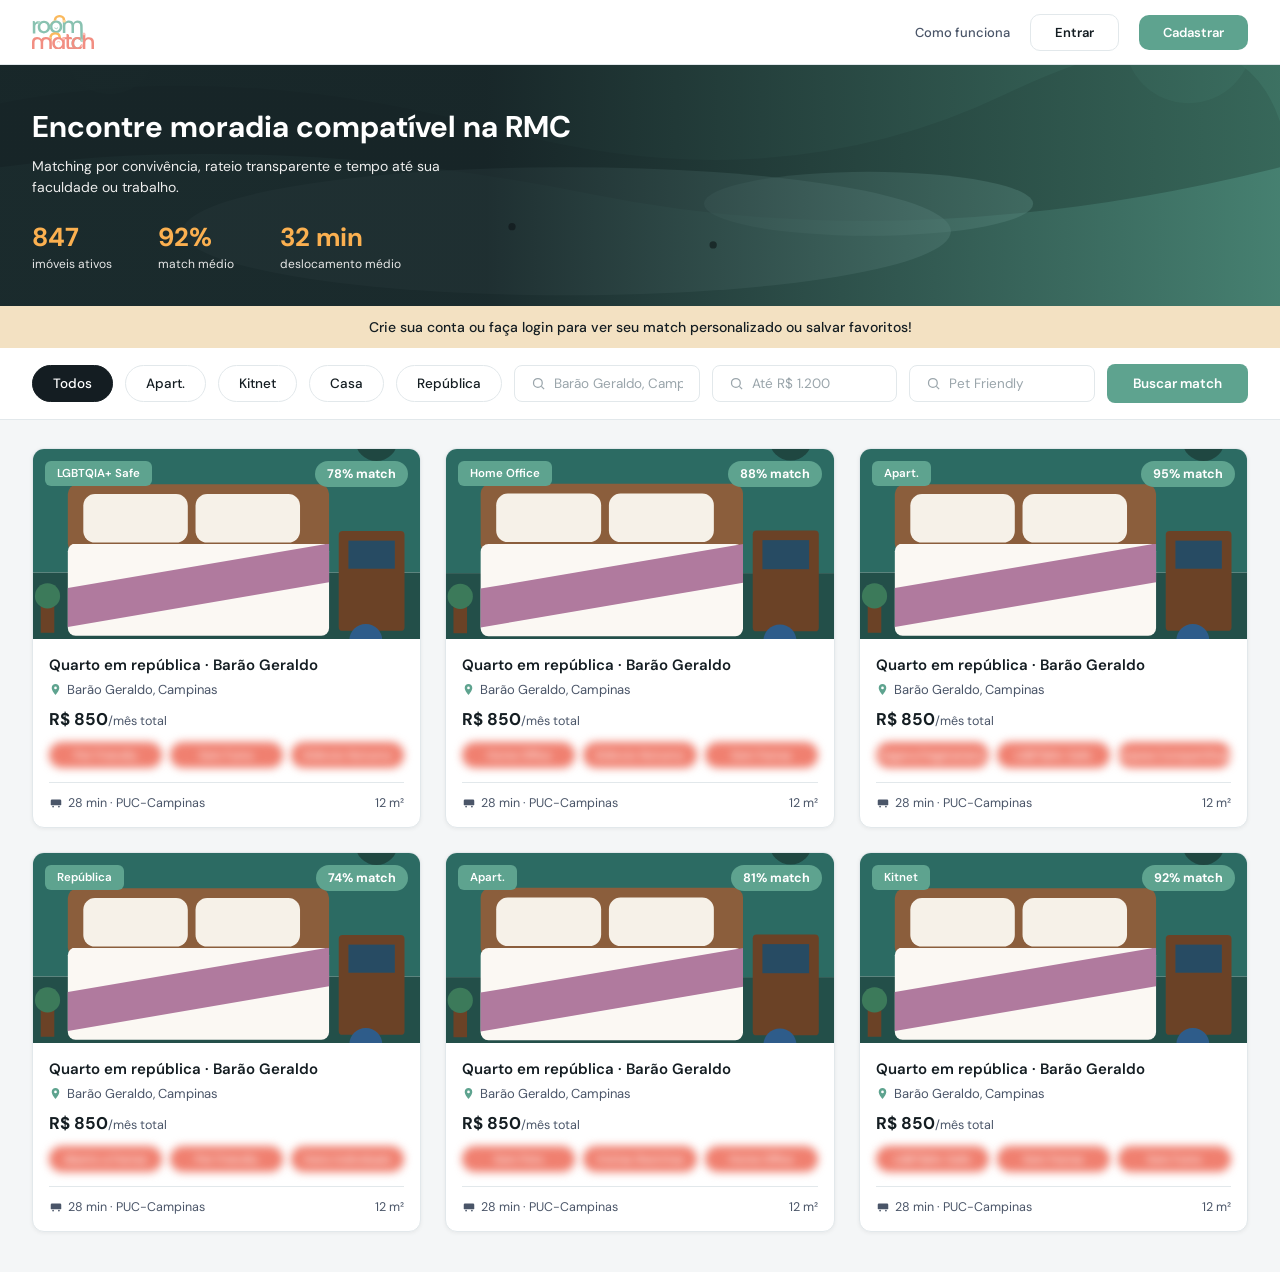
==== commit 1f8184a7: "feat(frontend): tags da tela inicial sem blur apos login ou cadastro (KAN-51) Visitantes veem as tag" ====
--- a/index.html
+++ b/index.html
@@ -346,6 +346,7 @@
             .properties { grid-template-columns: 1fr; padding: 20px; }
         }
     </style>
+    <link rel="stylesheet" href="frontend/css/home.css">
 </head>
 <body>
 
@@ -449,7 +450,7 @@
                     Barão Geraldo, Campinas
                 </div>
                 <div class="card-price">R$ 850<span>/mês total</span></div>
-                <div class="amenities"><span class="tag"></span><span class="tag"></span><span class="tag"></span></div>
+                <div class="amenities"><span class="tag">Pet Friendly</span><span class="tag">Sem Fumo</span><span class="tag">Silêncio Noturno</span></div>
                 <div class="card-footer">
                     <span class="commute">
                         <svg viewBox="0 0 24 24" fill="currentColor"><rect x="3" y="6" width="18" height="10" rx="2"/><circle cx="7" cy="18" r="1.5"/><circle cx="17" cy="18" r="1.5"/></svg>
@@ -470,7 +471,7 @@
                     Barão Geraldo, Campinas
                 </div>
                 <div class="card-price">R$ 850<span>/mês total</span></div>
-                <div class="amenities"><span class="tag"></span><span class="tag"></span><span class="tag"></span></div>
+                <div class="amenities"><span class="tag">Home Office</span><span class="tag">Silêncio Noturno</span><span class="tag">Sem Festas</span></div>
                 <div class="card-footer">
                     <span class="commute">
                         <svg viewBox="0 0 24 24" fill="currentColor"><rect x="3" y="6" width="18" height="10" rx="2"/><circle cx="7" cy="18" r="1.5"/><circle cx="17" cy="18" r="1.5"/></svg>
@@ -491,7 +492,7 @@
                     Barão Geraldo, Campinas
                 </div>
                 <div class="card-price">R$ 850<span>/mês total</span></div>
-                <div class="amenities"><span class="tag"></span><span class="tag"></span><span class="tag"></span></div>
+                <div class="amenities"><span class="tag">Vegano/Vegetariano</span><span class="tag">LGBTQIA+ Safe</span><span class="tag">Limpeza Compartilhada</span></div>
                 <div class="card-footer">
                     <span class="commute">
                         <svg viewBox="0 0 24 24" fill="currentColor"><rect x="3" y="6" width="18" height="10" rx="2"/><circle cx="7" cy="18" r="1.5"/><circle cx="17" cy="18" r="1.5"/></svg>
@@ -512,7 +513,7 @@
                     Barão Geraldo, Campinas
                 </div>
                 <div class="card-price">R$ 850<span>/mês total</span></div>
-                <div class="amenities"><span class="tag"></span><span class="tag"></span><span class="tag"></span></div>
+                <div class="amenities"><span class="tag">Aberto a Festas</span><span class="tag">Pet Friendly</span><span class="tag">Itens Individuais</span></div>
                 <div class="card-footer">
                     <span class="commute">
                         <svg viewBox="0 0 24 24" fill="currentColor"><rect x="3" y="6" width="18" height="10" rx="2"/><circle cx="7" cy="18" r="1.5"/><circle cx="17" cy="18" r="1.5"/></svg>
@@ -533,7 +534,7 @@
                     Barão Geraldo, Campinas
                 </div>
                 <div class="card-price">R$ 850<span>/mês total</span></div>
-                <div class="amenities"><span class="tag"></span><span class="tag"></span><span class="tag"></span></div>
+                <div class="amenities"><span class="tag">Sem Pets</span><span class="tag">Visitas Restritas</span><span class="tag">Home Office</span></div>
                 <div class="card-footer">
                     <span class="commute">
                         <svg viewBox="0 0 24 24" fill="currentColor"><rect x="3" y="6" width="18" height="10" rx="2"/><circle cx="7" cy="18" r="1.5"/><circle cx="17" cy="18" r="1.5"/></svg>
@@ -554,7 +555,7 @@
                     Barão Geraldo, Campinas
                 </div>
                 <div class="card-price">R$ 850<span>/mês total</span></div>
-                <div class="amenities"><span class="tag"></span><span class="tag"></span><span class="tag"></span></div>
+                <div class="amenities"><span class="tag">LGBTQIA+ Safe</span><span class="tag">Sem Festas</span><span class="tag">Sem Fumo</span></div>
                 <div class="card-footer">
                     <span class="commute">
                         <svg viewBox="0 0 24 24" fill="currentColor"><rect x="3" y="6" width="18" height="10" rx="2"/><circle cx="7" cy="18" r="1.5"/><circle cx="17" cy="18" r="1.5"/></svg>
@@ -566,5 +567,7 @@
         </div>
     </div>
 
+    <script src="frontend/js/sessao.js"></script>
+    <script src="frontend/js/home.js"></script>
 </body>
 </html>
--- a/frontend/css/home.css
+++ b/frontend/css/home.css
@@ -0,0 +1,17 @@
+.amenities .tag {
+    display: flex;
+    align-items: center;
+    justify-content: center;
+    padding: 0 8px;
+    overflow: hidden;
+    white-space: nowrap;
+    text-overflow: ellipsis;
+    font-size: 11px;
+    font-weight: 500;
+    color: #fff;
+}
+
+.visitante .amenities .tag {
+    filter: blur(4px);
+    user-select: none;
+}
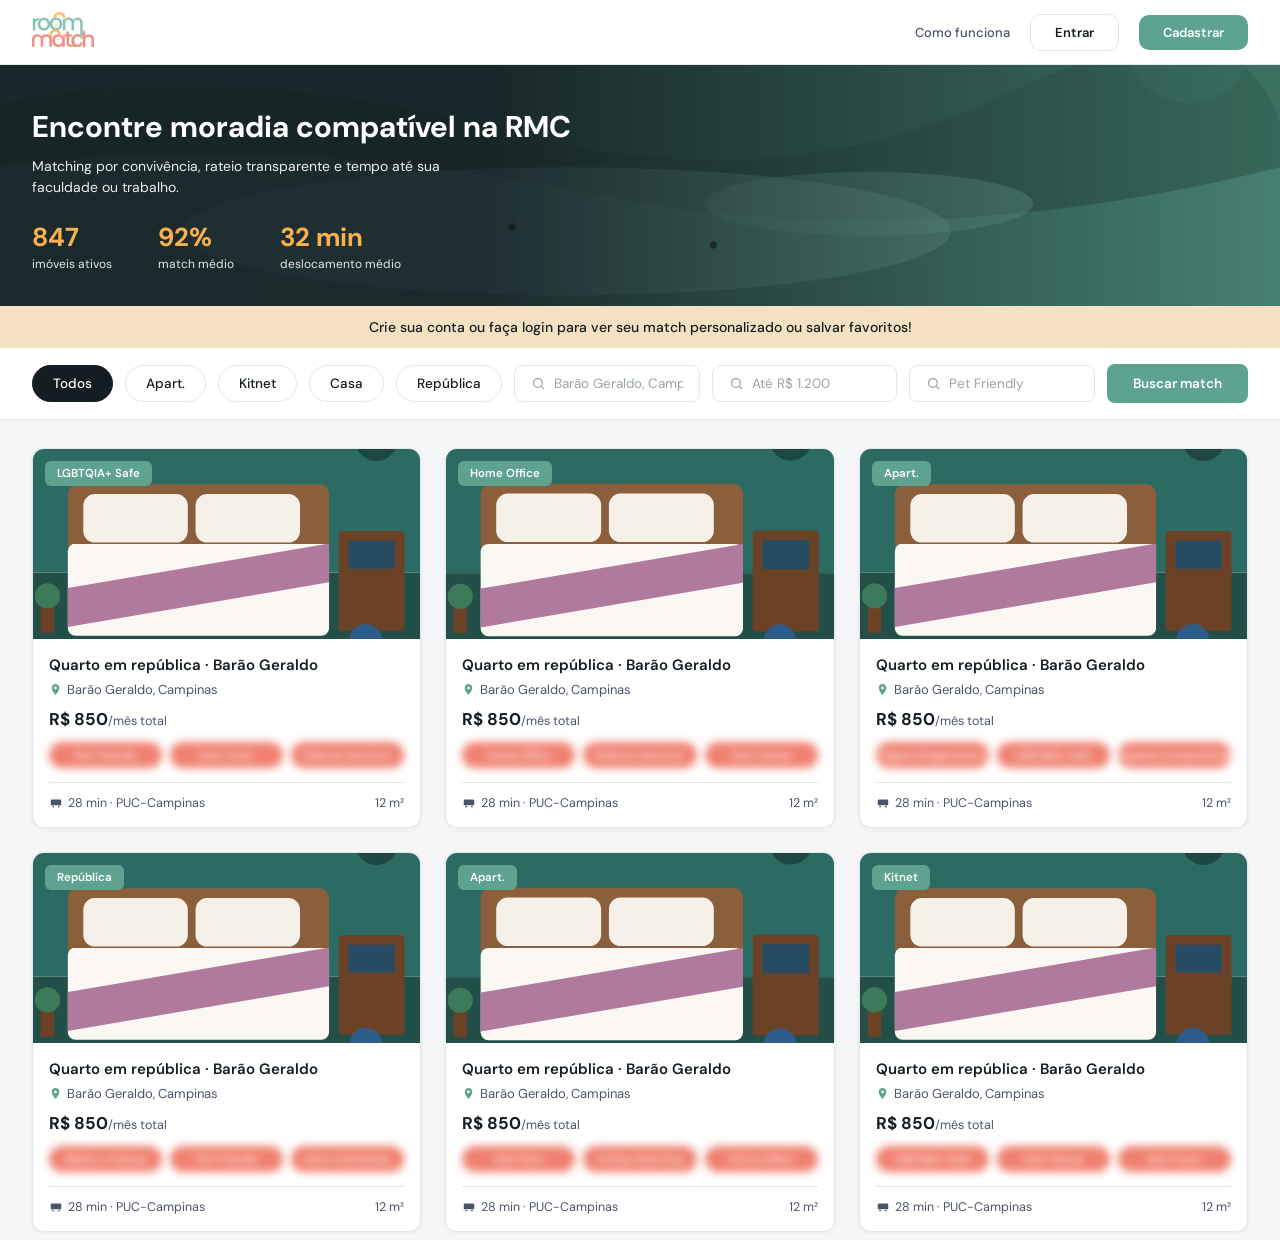
==== commit 3b0aaa8f: "feat(frontend): tela inicial (KAN-51) em frontend/pages com CSS/JS separados e estados visitante/log" ====
--- a/index.html
+++ b/index.html
@@ -2,572 +2,8 @@
 <html lang="pt-BR">
 <head>
     <meta charset="UTF-8">
-    <meta name="viewport" content="width=device-width, initial-scale=1.0">
+    <meta http-equiv="refresh" content="0; url=frontend/pages/home.html">
     <title>Room Match</title>
-    <link rel="preconnect" href="https://fonts.googleapis.com">
-    <link rel="preconnect" href="https://fonts.gstatic.com" crossorigin>
-    <link href="https://fonts.googleapis.com/css2?family=DM+Sans:wght@400;500;600;700&display=swap" rel="stylesheet">
-    <style>
-        :root {
-            --primary: #5EA38F;
-            --primary-dark: #4C8C79;
-            --mint: #89C2B1;
-            --coral: #F08070;
-            --yellow: #FBB050;
-            --text-dark: #141D22;
-            --text-gray: #4A5568;
-            --text-subtle: #94A3AD;
-            --border: #E2E8EB;
-            --bg: #F4F6F7;
-            --cream: #F3E1C2;
-        }
-
-        * {
-            margin: 0;
-            padding: 0;
-            box-sizing: border-box;
-        }
-
-        body {
-            font-family: 'DM Sans', sans-serif;
-            color: var(--text-dark);
-            background-color: #ffffff;
-        }
-
-        /* ===== HEADER ===== */
-        header {
-            display: flex;
-            justify-content: space-between;
-            align-items: center;
-            padding: 12px 32px;
-            height: 65px;
-            background: #fff;
-            border-bottom: 1px solid var(--border);
-        }
-
-        .logo svg {
-            width: 62px;
-            height: auto;
-            display: block;
-        }
-
-        nav {
-            display: flex;
-            align-items: center;
-            gap: 20px;
-        }
-
-        nav a.como-funciona {
-            text-decoration: none;
-            color: var(--text-gray);
-            font-size: 13px;
-            font-weight: 500;
-            font-family: 'DM Sans', sans-serif;
-        }
-
-        .btn-entrar {
-            background: #fff;
-            border: 1px solid var(--border);
-            color: var(--text-dark);
-            padding: 9px 24px;
-            border-radius: 10px;
-            font-size: 13px;
-            font-weight: 600;
-            font-family: 'DM Sans', sans-serif;
-            cursor: pointer;
-        }
-
-        .btn-cadastrar {
-            background: var(--primary);
-            border: none;
-            color: #fff;
-            padding: 9px 24px;
-            border-radius: 10px;
-            font-size: 13px;
-            font-weight: 600;
-            font-family: 'DM Sans', sans-serif;
-            cursor: pointer;
-        }
-        .btn-cadastrar:hover { background: var(--primary-dark); }
-
-        /* ===== HERO ===== */
-        .hero {
-            position: relative;
-            padding: 42px 32px 34px;
-            background-image:
-                linear-gradient(90deg, rgba(20,29,34,0.84) 38%, rgba(94,163,143,0.29) 100%),
-                url("data:image/svg+xml,%3Csvg xmlns='http://www.w3.org/2000/svg' viewBox='0 0 1400 420'%3E%3Crect width='1400' height='420' fill='%232F5D50'/%3E%3Cpath d='M0,120 Q250,70 550,150 T1100,110 T1400,140 L1400,420 L0,420 Z' fill='%23274F44'/%3E%3Cpath d='M0,190 Q300,150 650,220 T1400,190 L1400,420 L0,420 Z' fill='%2340786A' opacity='0.85'/%3E%3Cellipse cx='620' cy='260' rx='420' ry='70' fill='%236FA89C' opacity='0.55'/%3E%3Cellipse cx='950' cy='230' rx='180' ry='35' fill='%237EB6AA' opacity='0.4'/%3E%3Ccircle cx='560' cy='255' r='4' fill='%2315251f'/%3E%3Ccircle cx='780' cy='275' r='4' fill='%2315251f'/%3E%3Ccircle cx='120' cy='60' r='50' fill='%23336354' opacity='0.6'/%3E%3Ccircle cx='1300' cy='50' r='70' fill='%23336354' opacity='0.5'/%3E%3C/svg%3E");
-            background-size: cover;
-            background-position: center;
-            color: #fff;
-        }
-
-        .hero h1 {
-            font-size: 30px;
-            font-weight: 700;
-            margin-bottom: 10px;
-            max-width: 560px;
-        }
-
-        .hero p {
-            font-size: 14px;
-            font-weight: 400;
-            color: #EDEDED;
-            max-width: 420px;
-            line-height: 1.5;
-            margin-bottom: 22px;
-        }
-
-        .stats {
-            display: flex;
-            gap: 46px;
-        }
-
-        .stat-number {
-            display: block;
-            font-size: 26px;
-            font-weight: 700;
-            color: var(--yellow);
-        }
-
-        .stat-label {
-            display: block;
-            font-size: 12px;
-            color: #E7E7E7;
-            margin-top: 2px;
-        }
-
-        /* ===== CTA BANNER ===== */
-        .cta-banner {
-            background: var(--cream);
-            text-align: center;
-            padding: 12px 20px;
-            font-size: 14px;
-            font-weight: 500;
-            color: var(--text-dark);
-        }
-
-        /* ===== FILTER / SEARCH BAR ===== */
-        .filter-bar {
-            display: flex;
-            align-items: center;
-            gap: 12px;
-            padding: 16px 32px;
-            flex-wrap: wrap;
-            border-bottom: 1px solid var(--border);
-        }
-
-        .pill {
-            border: 1px solid var(--border);
-            background: #fff;
-            color: var(--text-dark);
-            padding: 9px 20px;
-            border-radius: 20px;
-            font-size: 13.5px;
-            font-weight: 500;
-            font-family: 'DM Sans', sans-serif;
-            cursor: pointer;
-            white-space: nowrap;
-        }
-
-        .pill.active {
-            background: var(--text-dark);
-            border-color: var(--text-dark);
-            color: #fff;
-        }
-
-        .search-input {
-            display: flex;
-            align-items: center;
-            gap: 8px;
-            border: 1px solid var(--border);
-            border-radius: 8px;
-            padding: 9px 16px;
-            font-size: 13.5px;
-            color: var(--text-gray);
-            flex: 1;
-            min-width: 170px;
-        }
-
-        .search-input svg {
-            width: 15px;
-            height: 15px;
-            color: #9AA5AB;
-            flex-shrink: 0;
-        }
-
-        .search-input input {
-            border: none;
-            outline: none;
-            font-family: 'DM Sans', sans-serif;
-            font-size: 13.5px;
-            width: 100%;
-            color: var(--text-dark);
-        }
-        .search-input input::placeholder { color: #9AA5AB; }
-
-        .btn-buscar {
-            background: var(--primary);
-            color: #fff;
-            border: none;
-            padding: 11px 26px;
-            border-radius: 8px;
-            font-size: 13.5px;
-            font-weight: 600;
-            font-family: 'DM Sans', sans-serif;
-            cursor: pointer;
-            white-space: nowrap;
-        }
-        .btn-buscar:hover { background: var(--primary-dark); }
-
-        /* ===== PROPERTIES GRID ===== */
-        .properties {
-            display: grid;
-            grid-template-columns: repeat(3, 1fr);
-            gap: 24px;
-            padding: 28px 32px 40px;
-            background: var(--bg);
-        }
-
-        .card {
-            border-radius: 12px;
-            overflow: hidden;
-            box-shadow: 0 1px 4px rgba(0,0,0,0.06);
-            border: 1px solid var(--border);
-            background: #fff;
-            cursor: pointer;
-        }
-
-        .card-image {
-            position: relative;
-            height: 190px;
-            background-image: url("data:image/svg+xml,%3Csvg xmlns='http://www.w3.org/2000/svg' viewBox='0 0 400 300'%3E%3Crect width='400' height='180' fill='%232C6B63'/%3E%3Crect y='180' width='400' height='120' fill='%23234F49'/%3E%3Crect x='36' y='88' width='270' height='72' rx='10' fill='%238B5E3C'/%3E%3Crect x='52' y='98' width='108' height='50' rx='12' fill='%23F6F1E8'/%3E%3Crect x='168' y='98' width='108' height='50' rx='12' fill='%23F6F1E8'/%3E%3Crect x='36' y='150' width='270' height='95' rx='8' fill='%23FBF8F3'/%3E%3Cpolygon points='36,196 306,150 306,190 36,236' fill='%23B07A9E'/%3E%3Crect x='316' y='136' width='68' height='104' rx='4' fill='%236B4226'/%3E%3Crect x='326' y='146' width='48' height='30' fill='%23274B63'/%3E%3Ccircle cx='344' cy='250' r='17' fill='%232E5C8A'/%3E%3Ccircle cx='355' cy='42' r='22' fill='%231F4741'/%3E%3Crect x='8' y='214' width='14' height='28' fill='%236B4226'/%3E%3Ccircle cx='15' cy='204' r='13' fill='%233C7A5A'/%3E%3C/svg%3E");
-            background-size: cover;
-            background-position: center;
-        }
-
-        .badge {
-            position: absolute;
-            top: 12px;
-            left: 12px;
-            background: var(--primary);
-            color: #fff;
-            font-size: 11.5px;
-            font-weight: 600;
-            padding: 5px 12px;
-            border-radius: 6px;
-        }
-
-        .badge-match {
-            position: absolute;
-            top: 12px;
-            right: 12px;
-            background: var(--primary);
-            color: #fff;
-            font-size: 12.5px;
-            font-weight: 700;
-            padding: 5px 12px;
-            border-radius: 16px;
-        }
-
-        .card-body {
-            padding: 16px;
-        }
-
-        .card-title {
-            font-size: 15px;
-            font-weight: 600;
-            color: var(--text-dark);
-            margin-bottom: 6px;
-        }
-
-        .card-location {
-            display: flex;
-            align-items: center;
-            gap: 5px;
-            font-size: 13px;
-            color: var(--text-gray);
-            margin-bottom: 10px;
-        }
-        .card-location svg { width: 13px; height: 13px; color: var(--primary); flex-shrink: 0; }
-
-        .card-price {
-            font-size: 17px;
-            font-weight: 700;
-            color: var(--text-dark);
-            margin-bottom: 12px;
-        }
-        .card-price span {
-            font-size: 12.5px;
-            font-weight: 400;
-            color: var(--text-gray);
-        }
-
-        .amenities {
-            display: flex;
-            gap: 8px;
-            margin-bottom: 14px;
-        }
-        .amenities .tag {
-            flex: 1;
-            height: 26px;
-            border-radius: 14px;
-            background: var(--coral);
-        }
-
-        .card-footer {
-            display: flex;
-            justify-content: space-between;
-            align-items: center;
-            padding-top: 12px;
-            border-top: 1px solid var(--border);
-            font-size: 12.5px;
-            color: var(--text-gray);
-        }
-        .card-footer .commute {
-            display: flex;
-            align-items: center;
-            gap: 5px;
-        }
-        .card-footer svg { width: 14px; height: 14px; color: var(--text-gray); }
-
-        /* ===== RESPONSIVE ===== */
-        @media (max-width: 1000px) {
-            .properties { grid-template-columns: repeat(2, 1fr); }
-        }
-
-        @media (max-width: 680px) {
-            header { padding: 12px 20px; }
-            nav { gap: 12px; }
-            .hero { padding: 28px 20px; }
-            .hero h1 { font-size: 22px; }
-            .stats { gap: 24px; flex-wrap: wrap; }
-            .filter-bar { padding: 14px 20px; }
-            .properties { grid-template-columns: 1fr; padding: 20px; }
-        }
-    </style>
-    <link rel="stylesheet" href="frontend/css/home.css">
 </head>
-<body>
-
-    <header>
-        <div class="logo">
-            <svg width="77" height="43" viewBox="0 0 77 43" fill="none" xmlns="http://www.w3.org/2000/svg">
-            <path d="M4.06937 9.82148C4.52873 9.04748 5.13509 8.44861 5.88845 8.02475C6.66018 7.58247 7.56972 7.36131 8.61707 7.36131C9.66442 7.36131 9.85148 10.3193 8.61707 10.6231C8.31394 10.6977 7.81778 10.6231 7.81778 10.6231C6.58668 10.6231 5.64958 10.9365 5.00647 11.563C4.38174 12.1896 4.06937 13.2769 4.06937 14.8249L4.16183 22.8412H1.01978L0.927321 7.61008C0.927321 7.61008 2.76028 7.30726 3.4635 8.02475C3.98139 8.55316 4.06937 9.82148 4.06937 9.82148Z" fill="#89C2B1"/>
-            <path d="M14.6846 22.8412C13.2514 22.8412 11.956 22.5187 10.7984 21.8737C9.64083 21.2103 8.73129 20.2889 8.06981 19.1094C7.40832 17.9116 7.07758 16.5294 7.07758 14.963C7.07758 13.415 7.41751 12.0421 8.09737 10.8442C8.77723 9.64637 9.70514 8.72499 10.8811 8.07999C12.0571 7.43499 13.3709 7.11248 14.8225 7.11248C16.274 7.11248 17.5878 7.43499 18.7638 8.07999C19.9398 8.72499 20.8677 9.64637 21.5475 10.8442C21.9285 11.5154 22.2027 12.2416 22.3702 13.0228C22.5016 13.6357 22.5673 14.2824 22.5673 14.963C22.5673 15.647 22.4992 16.2968 22.3628 16.9125C22.1906 17.6901 21.9097 18.4132 21.52 19.0818C20.8217 20.2797 19.8663 21.2103 18.6535 21.8737C17.4592 22.5187 16.1362 22.8412 14.6846 22.8412ZM14.6846 20.1046C15.4931 20.1046 16.2465 19.9111 16.9447 19.5241C17.6613 19.1371 18.2401 18.5566 18.6811 17.7826C19.1221 17.0086 19.3426 16.0687 19.3426 14.963C19.3426 13.8573 19.1313 12.9267 18.7087 12.1711C18.2861 11.3971 17.7256 10.8166 17.0274 10.4296C16.3292 10.0426 15.5758 9.8491 14.7673 9.8491C13.9588 9.8491 13.2055 10.0426 12.5073 10.4296C11.8274 10.8166 11.2854 11.3971 10.8811 12.1711C10.4769 12.9267 10.2748 13.8573 10.2748 14.963C10.2748 16.6032 10.6882 17.8748 11.515 18.7778C12.3603 19.6623 13.4168 20.1046 14.6846 20.1046Z" fill="#89C2B1"/>
-            <path d="M24.6403 27.5201C24.7752 26.5051 25.083 25.8832 25.8075 25.1617C26.5497 24.4403 27.5747 24.0795 28.8824 24.0795C30.2077 24.0795 31.2327 24.4403 31.9572 25.1617C32.3654 25.5585 32.6249 26.5098 32.7759 27.2857C32.8995 27.9208 32.9503 28.4385 32.9503 28.4385C32.9503 28.4385 34.8653 28.4385 36.0923 28.4385C36.0923 28.4255 36.0921 28.4116 36.0918 28.397C36.0772 27.7695 35.7504 25.5793 35.1115 24.5395C34.4577 23.4753 33.583 22.6817 32.4873 22.1587C32.4724 22.1515 32.4573 22.1444 32.4423 22.1373C31.3586 21.6285 30.1631 21.3741 28.8559 21.3741C27.928 21.3741 27.0564 21.5023 26.2411 21.7586C25.8919 21.8685 25.553 22.0018 25.2244 22.1587C24.1464 22.6817 23.1514 23.3814 22.5152 24.4455C21.8791 25.5097 21.5965 26.1348 21.4982 27.5201C22.7253 27.5201 23.4132 27.5201 24.6403 27.5201Z" fill="#FAB95D"/>
-            <path d="M46.0226 30.0908V38.5219C46.0226 39.0932 46.1513 39.5078 46.4085 39.7658C46.6841 40.0054 47.1435 40.1252 47.7866 40.1252H54.4449V42.7512H47.2354C45.8205 42.7512 44.7364 42.4195 43.9831 41.7561C43.2297 41.0927 42.853 40.0146 42.853 38.5219V30.0908H40.7105V27.5201H42.853V23.733C42.853 23.733 44.2792 23.2286 45.3602 24.25C46.4411 25.2715 46.0226 27.5201 46.0226 27.5201C46.0226 27.5201 48.7706 27.1607 49.5178 28.2387C50.265 29.3168 49.7159 30.0908 49.7159 30.0908H46.0226Z" fill="#F28E82"/>
-            <path d="M3.05936 28.0176C3.99646 27.52 5.06219 27.2713 6.25653 27.2713C7.37738 27.2713 8.42473 27.5477 9.39858 28.1006C10.3724 28.635 11.089 29.3629 11.5484 30.2844C12.0629 29.3076 12.7979 28.5613 13.7533 28.0453C14.7088 27.5293 15.7929 27.2713 17.0056 27.2713C17.2398 27.2713 17.4703 27.2831 17.6971 27.3068C18.342 27.3742 18.9567 27.5374 19.5413 27.7965C20.3314 28.1467 20.9837 28.635 21.4982 29.2615V27.9745C21.5133 27.9822 21.5283 27.99 21.5434 27.9978C21.5559 28.0044 21.5684 28.011 21.5809 28.0176C22.5364 28.5152 23.2805 29.2523 23.8134 30.2291C24.3646 31.2058 24.6403 32.3852 24.6403 33.7673V42.7512H21.4982V34.2372C21.4982 32.8735 21.1583 31.8324 20.4784 31.1136C19.7802 30.3765 18.8431 30.0079 17.6671 30.0079C16.4911 30.0079 15.5632 30.3765 14.8834 31.1136C14.2035 31.8324 13.8636 32.8735 13.8636 34.2372V42.7512H10.7491V34.2372C10.7491 32.8735 10.4092 31.8324 9.72932 31.1136C9.03109 30.3765 8.09399 30.0079 6.91802 30.0079C5.74204 30.0079 4.81413 30.3765 4.13427 31.1136C3.45441 31.8324 3.11448 32.8735 3.11448 34.2372V42.7512H0V33.7673C0 32.3852 0.275617 31.2058 0.826853 30.2291C1.35972 29.2523 2.10389 28.5152 3.05936 28.0176Z" fill="#F28E82"/>
-            <path d="M21.5809 28.0176C22.5364 28.5152 23.2805 29.2523 23.8134 30.2291C24.3646 31.2058 24.6403 32.3852 24.6403 33.7673V27.5201H21.4982V27.9745C21.5133 27.9822 21.5283 27.99 21.5434 27.9978C21.5559 28.0044 21.5684 28.011 21.5809 28.0176Z" fill="#FAB95D"/>
-            <path d="M36.0918 28.397C35.8721 28.2522 35.6386 28.1166 35.3911 27.99C34.6343 27.5789 33.7626 27.3441 32.7759 27.2857C32.8995 27.9208 32.9503 28.4385 32.9503 28.4385H36.0923C36.0923 28.4255 36.0921 28.4116 36.0918 28.397Z" fill="#F28E82"/>
-            <path fill-rule="evenodd" clip-rule="evenodd" d="M26.0476 31.003C25.4229 32.1825 25.1105 33.537 25.1105 35.0665C25.1105 36.5961 25.4229 37.9691 26.0476 39.1853C26.6908 40.3832 27.5544 41.323 28.6385 42.0049C29.7226 42.6683 30.9169 43 32.2215 43C33.3975 43 34.4448 42.7605 35.3635 42.2813C36.2823 41.8022 37.0081 41.2032 37.5409 40.4845V42.7512H40.7105V30.0908V27.5201C40.7105 27.5201 39.0821 27.3116 38.1674 27.875C37.2527 28.4384 37.5409 29.7315 37.5409 29.7315C37.1545 29.2236 36.6715 28.7788 36.0918 28.397C36.0921 28.4116 36.0923 28.4255 36.0923 28.4385H32.9503C32.9503 28.4385 32.8995 27.9208 32.7759 27.2857C32.6126 27.2761 32.4462 27.2712 32.2766 27.2712C30.9537 27.2712 29.7409 27.603 28.6385 28.2664C27.5544 28.9114 26.6908 29.8236 26.0476 31.003ZM36.8794 32.3852C37.3204 33.1592 37.5409 34.0714 37.5409 35.1218C37.5409 36.1723 37.3204 37.0937 36.8794 37.8861C36.4568 38.6601 35.8964 39.2498 35.1982 39.6552C34.4999 40.0607 33.7466 40.2634 32.9381 40.2634C32.148 40.2634 31.3946 40.0607 30.678 39.6552C29.9798 39.2314 29.4102 38.6233 28.9692 37.8308C28.5466 37.0384 28.3353 36.117 28.3353 35.0665C28.3353 34.0161 28.5466 33.1131 28.9692 32.3575C29.4102 31.5835 29.9798 31.003 30.678 30.616C31.3763 30.2106 32.1296 30.0079 32.9381 30.0079C33.7466 30.0079 34.4999 30.2106 35.1982 30.616C35.8964 31.0215 36.4568 31.6112 36.8794 32.3852Z" fill="#F28E82"/>
-            <path d="M18.3837 27.2713C18.1517 27.2713 17.9228 27.2831 17.6971 27.3068C18.342 27.3742 18.9567 27.5374 19.5413 27.7965C20.3314 28.1467 20.9837 28.635 21.4982 29.2615V27.9745C20.5812 27.5057 19.5431 27.2713 18.3837 27.2713Z" fill="#F28E82"/>
-            <path d="M41.4419 7.74768H38.2883C39.0079 9.20608 39.1735 9.1773 40.7869 8.89709C40.8516 8.88584 40.9187 8.8742 40.9883 8.86222L41.4419 7.74768Z" fill="#FAB95D"/>
-            <path d="M41.4419 7.74768C41.4419 7.29603 41.2907 6.91721 40.9883 6.61126C40.6859 6.30531 40.4175 6.12754 39.9711 6.12754C39.5247 6.12754 39.0443 6.30531 38.7419 6.61126C38.4395 6.91721 38.2883 7.29603 38.2883 7.74768C38.2883 8.18475 38.4395 8.55627 38.7419 8.86222C39.0443 9.16817 39.4187 9.32113 39.8651 9.32113C40.3115 9.32113 40.6859 9.16817 40.9883 8.86222C41.2907 8.55627 41.4419 8.18475 41.4419 7.74768Z" fill="#FFD59A"/>
-            <path d="M40.9302 29.2048C40.9302 28.7287 40.766 28.3295 40.4375 28.007C40.1091 27.6845 39.7024 27.5232 39.2176 27.5232C38.7327 27.5232 38.326 27.6845 37.9976 28.007C37.6691 28.3295 37.5049 28.7287 37.5049 29.2048C37.5049 29.6655 37.6691 30.0572 37.9976 30.3797C38.326 30.7022 38.7327 30.8634 39.2176 30.8634C39.7024 30.8634 40.1091 30.7022 40.4375 30.3797C40.766 30.0572 40.9302 29.6655 40.9302 29.2048Z" fill="#FFBFB7"/>
-            <path d="M26.2411 21.7586C27.3089 22.2825 28.4886 22.5444 29.7801 22.5444C30.7216 22.5444 31.609 22.4087 32.4423 22.1373C31.3586 21.6285 30.1631 21.3741 28.8559 21.3741C27.928 21.3741 27.0564 21.5023 26.2411 21.7586ZM22.3702 13.0228C22.5377 12.2416 22.8119 11.2185 23.1929 10.5473C23.8727 9.34949 24.8006 8.42811 25.9766 7.78311C26.2338 7.64201 26.4977 7.51634 26.7681 7.40611C26.7726 7.40427 26.7772 7.40239 26.7817 7.40055C26.7831 7.424 26.7899 7.42474 26.8026 7.39912L27.037 7.36131L30.0588 7.0643V7.00719C30.0588 7.00719 30.0688 6.93616 30.0889 6.8171" fill="#FAB95D"/>
-            <path fill-rule="evenodd" clip-rule="evenodd" d="M22.5673 14.963C22.5673 15.647 22.4992 16.2968 22.3628 16.9125C22.5256 17.7031 22.7931 18.1386 23.1653 18.8126C23.8268 19.992 24.7363 20.9134 25.8939 21.5769C26.0083 21.6406 26.1241 21.7012 26.2411 21.7586C27.0564 21.5023 27.928 21.3741 28.8559 21.3741C30.1631 21.3741 31.3586 21.6285 32.4423 22.1373C32.8938 21.9903 33.3293 21.8035 33.749 21.5769C34.9618 20.9134 35.9172 19.9828 36.6155 18.7849C37.3137 17.5871 37.6628 16.2141 37.6628 14.6661C37.6628 13.1181 37.3229 11.7452 36.643 10.5473C35.9632 9.34949 35.0353 8.42811 33.8593 7.78311C32.7297 7.16352 31.4728 6.84151 30.0889 6.8171C30.0688 6.93616 30.0588 7.00719 30.0588 7.00719V7.0643L27.037 7.36131L26.8026 7.39912C26.7899 7.42474 26.7831 7.424 26.7817 7.40055L26.7681 7.40611C26.4977 7.51634 26.2338 7.64201 25.9766 7.78311C24.8006 8.42811 23.8727 9.34949 23.1929 10.5473C22.8119 11.2185 22.5377 12.2416 22.3702 13.0228C22.5016 13.6357 22.5673 14.2824 22.5673 14.963ZM32.0402 19.2272C31.342 19.6142 30.5886 19.8077 29.7801 19.8077C28.5123 19.8077 27.4558 19.3654 26.6105 18.4809C25.7837 17.5779 25.3702 16.3063 25.3702 14.6661C25.3702 13.5604 25.5724 12.6298 25.9766 11.8742C26.3808 11.1002 26.9229 10.5197 27.6027 10.1327C28.301 9.74573 29.0543 9.55222 29.8628 9.55222C30.6713 9.55222 31.4247 9.74573 32.1229 10.1327C32.8211 10.5197 33.3815 11.1002 33.8042 11.8742C34.2268 12.6298 34.4381 13.5604 34.4381 14.6661C34.4381 15.7719 34.2176 16.7117 33.7766 17.4857C33.3356 18.2597 32.7568 18.8402 32.0402 19.2272Z" fill="#89C2B1"/>
-            <path d="M26.7817 7.40055C27.7438 7.01056 28.7892 6.8156 29.9179 6.8156C29.9751 6.8156 30.0321 6.8161 30.0889 6.8171C30.1894 6.22048 30.5416 4.38911 31.1456 3.78767C31.8878 3.06621 32.9128 2.7055 34.2204 2.7055C35.5458 2.7055 36.5707 3.06621 37.2953 3.78767C38.0375 4.50913 38.2883 7.74768 38.2883 7.74768H41.4419C41.4419 7.17628 41.1035 4.22956 40.4496 3.16541C39.7958 2.10126 38.921 1.30766 37.8254 0.784604C36.7298 0.261548 35.5193 0 34.1939 0C32.8686 0 31.6581 0.261548 30.5624 0.784604C29.4845 1.30766 28.6274 2.10126 27.9912 3.16541C27.4081 4.14079 26.7668 7.14295 26.7817 7.40055Z" fill="#FAB95D"/>
-            <path d="M30.0588 7.0643V7.00719C30.0588 7.00719 30.0688 6.93616 30.0889 6.8171C30.0321 6.8161 29.9751 6.8156 29.9179 6.8156C28.7892 6.8156 27.7438 7.01056 26.7817 7.40055C26.7831 7.424 26.7899 7.42474 26.8026 7.39912L27.037 7.36131L30.0588 7.0643Z" fill="#89C2B1"/>
-            <path d="M41.6198 7.80916C41.6198 7.33309 41.4587 6.93376 41.1363 6.61126C40.814 6.28876 40.415 6.12754 39.9391 6.12754C39.4633 6.12754 39.0643 6.28876 38.7419 6.61126C38.4196 6.93376 38.2584 7.33309 38.2584 7.80916C38.2584 8.26988 38.4196 8.66145 38.7419 8.98395C39.0643 9.30645 39.4633 9.46773 39.9391 9.46773C40.415 9.46773 40.814 9.30645 41.1363 8.98395C41.4587 8.66145 41.6198 8.26988 41.6198 7.80916Z" fill="#FFD59A"/>
-            <path d="M56.6721 6.8156C57.8664 6.8156 58.9322 7.06683 59.8693 7.56933C60.8247 8.07184 61.5689 8.81627 62.1018 9.80267C62.653 10.7891 62.9286 11.9802 62.9286 13.3761L63.0738 21.9167L63.0872 22.707L63.0982 23.3524L63.122 24.7576L63.2276 30.967L63.2507 32.3299H60.1818C59.9062 31.5743 59.4196 30.9846 58.8133 30.5607C58.2069 30.1369 57.4444 29.925 56.5256 29.925C55.2394 29.925 54.2104 30.3857 53.4387 31.3071C52.6854 32.2101 52.3087 33.4817 52.3087 35.1218C52.3087 36.762 52.6854 38.0428 53.4387 38.9642C54.2104 39.8856 55.2394 40.3463 56.5256 40.3463C58.3447 40.3463 59.596 39.5133 60.1362 37.8861C60.6764 36.2589 62.5687 36.2589 63.1089 37.8861C63.1642 37.8861 63.2507 37.8861 63.2507 37.8861C63.2075 38.0538 63.1602 38.2179 63.1089 38.3783C62.6794 39.7211 61.967 40.8101 60.9718 41.6455C59.8577 42.562 58.3263 43 56.5256 43C55.074 43 53.7878 42.6776 52.667 42.0326C51.5461 41.3691 50.6642 40.4477 50.021 39.2683C49.3963 38.0704 49.0839 36.6883 49.0839 35.1218C49.0839 33.5554 49.3963 32.1825 50.021 31.003C50.6642 29.8052 51.5461 28.8837 52.667 28.2387C53.7878 27.5937 55.074 27.2712 56.5256 27.2712C57.8782 27.2712 59.0565 27.5109 60.0606 27.9902L60.1818 32.3299C60.1818 31.8538 60.2898 31.0189 60.6121 30.6964C60.9344 30.3739 61.3335 30.2127 61.8093 30.2127C62.0854 30.2127 62.3357 30.2669 62.5601 30.3755C62.2068 29.6682 61.742 29.0757 61.0733 28.5981C60.7581 28.3647 60.4206 28.1621 60.0606 27.9902L59.8141 13.8507C59.8141 12.4734 59.4742 11.4219 58.7943 10.6961C58.1145 9.95161 57.1866 9.57934 56.0106 9.57934C54.8346 9.57934 53.8975 9.95161 53.1993 10.6961C52.5194 11.4219 52.1795 12.4734 52.1795 13.8507V22.4491H49.065V13.8507C49.065 12.4734 48.7251 11.4219 48.0452 10.6961C47.3654 9.95161 46.4375 9.57934 45.2615 9.57934C44.0855 9.57934 43.1484 9.95161 42.4502 10.6961C41.7703 11.4219 41.4304 12.4734 41.4304 13.8507V22.4491H38.2883L38.2883 7.74768C39.0079 9.20608 39.1735 9.1773 40.7869 8.89709C40.8516 8.88584 40.9187 8.8742 40.9883 8.86222C41.5028 8.22943 42.5972 7.69962 43.3873 7.346C44.1774 6.99239 45.0226 6.8156 45.923 6.8156C47.1357 6.8156 48.2198 7.07615 49.1753 7.59727C50.1307 8.11838 50.8657 8.87214 51.3802 9.85853C51.8396 8.92797 52.5562 8.1928 53.53 7.65307C54.5039 7.09473 55.5512 6.8156 56.6721 6.8156Z" fill="#89C2B1"/>
-            <path d="M60.6121 30.6964C60.9344 30.3739 61.3335 30.2127 61.8093 30.2127C62.0854 30.2127 62.3357 30.2669 62.5601 30.3755C62.2068 29.6682 61.742 29.0757 61.0733 28.5981C60.7581 28.3647 60.4206 28.1621 60.0606 27.9902L60.1818 32.3299C60.1818 31.8538 60.2898 31.0189 60.6121 30.6964Z" fill="#F28E82"/>
-            <path d="M63.49 31.8942C63.49 31.5435 63.4025 31.2344 63.2276 30.967C63.165 30.8715 63.0914 30.7813 63.0065 30.6964C62.8713 30.5611 62.7225 30.4541 62.5601 30.3755C62.3357 30.2669 62.0854 30.2127 61.8093 30.2127C61.3335 30.2127 60.9344 30.3739 60.6121 30.6964C60.2898 31.0189 60.1818 31.8538 60.1818 32.3299C60.2442 32.5341 60.2898 32.7466 60.6121 33.0691C60.9344 33.3916 61.3335 33.5528 61.8093 33.5528C62.2851 33.5528 62.6842 33.3916 63.0065 33.0691C63.0427 33.0329 63.0768 32.9959 63.1089 32.958C63.363 32.6579 63.49 32.3033 63.49 31.8942Z" fill="#B1DACA"/>
-            <path d="M60.6121 30.6964C60.9344 30.3739 61.3335 30.2127 61.8093 30.2127C62.0854 30.2127 62.3357 30.2669 62.5601 30.3755C62.2068 29.6682 61.742 29.0757 61.0733 28.5981C60.7581 28.3647 60.4206 28.1621 60.0606 27.9902L60.1818 32.3299C60.1818 31.8538 60.2898 31.0189 60.6121 30.6964Z" fill="#89C2B1"/>
-            <path d="M50.021 31.003C49.3963 32.1825 49.0839 33.5554 49.0839 35.1218C49.0839 36.6883 49.3963 38.0704 50.021 39.2683C50.6642 40.4477 51.5461 41.3691 52.667 42.0326C53.7878 42.6776 55.074 43 56.5256 43C58.3263 43 59.8577 42.562 60.9718 41.6455C61.967 40.8101 62.6794 39.7211 63.1089 38.3783C63.1602 38.2179 63.2075 38.0538 63.2507 37.8861C63.2507 37.8861 63.1642 37.8861 63.1089 37.8861C62.5687 36.2589 60.6764 36.2589 60.1362 37.8861C59.596 39.5133 58.3447 40.3463 56.5256 40.3463C55.2394 40.3463 54.2104 39.8856 53.4387 38.9642C52.6854 38.0428 52.3087 36.762 52.3087 35.1218C52.3087 33.4817 52.6854 32.2101 53.4387 31.3071C54.2104 30.3857 55.2394 29.925 56.5256 29.925C57.4444 29.925 58.2069 30.1369 58.8133 30.5607C59.4196 30.9846 60.1818 32.3299 60.1818 32.3299L60.0606 27.9902C59.0565 27.5109 57.8782 27.2712 56.5256 27.2712C55.074 27.2712 53.7878 27.5937 52.667 28.2387C51.5461 28.8837 50.6642 29.8052 50.021 31.003Z" fill="#F28E82"/>
-            <path d="M63.49 31.8942C63.49 31.4182 63.3258 31.0189 62.9973 30.6964C62.6689 30.3739 62.2622 30.2126 61.7773 30.2126C61.2925 30.2126 60.8858 30.3739 60.5574 30.6964C60.2289 31.0189 60.0647 31.4182 60.0647 31.8942C60.0647 32.355 60.2289 32.7466 60.5574 33.0691C60.8858 33.3916 61.2925 33.5528 61.7773 33.5528C62.2622 33.5528 62.6689 33.3916 62.9973 33.0691C63.3258 32.7466 63.49 32.355 63.49 31.8942Z" fill="#B1DACA"/>
-            <path d="M41.6838 7.80916C41.6838 7.33309 41.5196 6.93382 41.1911 6.61132C40.8626 6.28882 40.456 6.12754 39.9711 6.12754C39.4862 6.12754 39.0796 6.28882 38.7511 6.61132C38.4227 6.93382 38.2584 7.33309 38.2584 7.80916C38.2584 8.26988 38.4227 8.66151 38.7511 8.98401C39.0796 9.30651 39.4862 9.46773 39.9711 9.46773C40.456 9.46773 40.8626 9.30651 41.1911 8.98401C41.5196 8.66151 41.6838 8.26988 41.6838 7.80916Z" fill="#FFD59A"/>
-            <path d="M63.1089 37.8861C63.1642 37.8861 63.2507 37.8861 63.2507 37.8861C63.2075 38.0538 63.1602 38.2179 63.1089 38.3783V43H66.2509V34.486C66.2509 33.1223 66.5908 32.0811 67.2707 31.3624C67.9689 30.6253 68.906 30.2567 70.082 30.2567C71.258 30.2567 72.1859 30.6253 72.8657 31.3624C73.5456 32.0811 73.8855 33.1223 73.8855 34.486V43H77V34.0161C77 32.634 76.7336 31.4545 76.2007 30.4778C75.6862 29.5011 74.9696 28.764 74.0509 28.2664C73.1505 27.7689 72.1216 27.5201 70.964 27.5201C69.9901 27.5201 69.0898 27.6951 68.2629 28.0453C67.4544 28.3954 66.7837 28.893 66.2509 29.538V23.9818H63.1089L63.122 24.7576L63.2276 30.967C63.4025 31.2344 63.49 31.5435 63.49 31.8942C63.49 32.3033 63.363 32.6579 63.1089 32.958C63.1089 32.958 63.1089 35.9616 63.1089 37.8861Z" fill="#F28E82"/>
-            <path d="M66.2509 23.6401C66.2509 23.1891 66.0987 22.8108 65.7942 22.5053C65.4898 22.1998 65.1128 22.047 64.6634 22.047C64.656 22.047 64.6479 22.0469 64.6404 22.0469C64.2008 22.0519 63.832 22.2048 63.5326 22.5053C63.2953 22.7435 63.1505 23.0258 63.0982 23.3524C63.0834 23.4448 63.076 23.5406 63.076 23.6401C63.076 24.0765 63.2282 24.4475 63.5326 24.7531C63.8371 25.0586 64.214 25.2113 64.6634 25.2113C65.1128 25.2113 65.4898 25.0586 65.7942 24.7531C66.0987 24.4475 66.2509 24.0765 66.2509 23.6401Z" fill="#FFBFB7"/>
-            <path d="M64.6404 22.0469C64.2008 22.0519 63.832 22.2048 63.5326 22.5053C63.2953 22.7435 63.1505 23.0258 63.0982 23.3524L63.1089 23.9818H66.2509C66.1474 22.8086 65.7277 22.2677 64.6404 22.0469Z" fill="#FFBFB7"/>
-            <path d="M28.7401 15.2478C28.7825 15.6535 28.8681 15.8084 29.0958 16.0968C29.329 16.3852 29.6511 16.5295 30.062 16.5295C30.4785 16.5295 30.8006 16.3852 31.0283 16.0968C31.1565 15.9382 31.2381 15.558 31.2855 15.2478C31.2855 15.2478 31.8873 15.2478 32.2729 15.2478C32.2729 15.253 32.2729 15.2585 32.2727 15.2644C32.2682 15.5152 32.2203 15.9299 32.0195 16.3456C31.814 16.771 31.5392 17.0882 31.1949 17.2973C31.1902 17.3002 31.1854 17.303 31.1807 17.3059C30.8402 17.5093 30.4645 17.611 30.0537 17.611C29.7621 17.611 29.4882 17.5597 29.232 17.4572C29.1223 17.4133 29.0158 17.36 28.9125 17.2973C28.5738 17.0882 28.2611 16.8086 28.0612 16.3832C27.8613 15.9578 27.7836 15.8015 27.7528 15.2478C28.1383 15.2478 28.3545 15.2478 28.7401 15.2478Z" fill="#B1DACA"/>
-            <path d="M61.7539 36.6674C61.2781 36.6674 60.879 36.8287 60.5567 37.1512C60.2343 37.4737 60.0732 37.873 60.0732 38.349C60.0732 38.8251 60.2343 39.2244 60.5567 39.5469C60.879 39.8694 61.2781 40.0307 61.7539 40.0307C62.2143 40.0307 62.6057 39.8694 62.9281 39.5469C63.2504 39.2244 63.4116 38.8251 63.4116 38.349C63.4116 37.873 63.2504 37.4737 62.9281 37.1512C62.6057 36.8287 62.2143 36.6674 61.7539 36.6674Z" fill="#FFBFB7"/>
-            <path d="M8.61707 7.36131C8.14126 7.36131 7.74219 7.52256 7.41987 7.84506C7.09754 8.16756 6.93638 8.56685 6.93638 9.04292C6.93638 9.51899 7.09754 9.91827 7.41987 10.2408C7.74219 10.5633 8.14126 10.7245 8.61707 10.7245C9.07754 10.7245 9.46894 10.5633 9.79126 10.2408C10.1136 9.91827 10.2748 9.51899 10.2748 9.04292C10.2748 8.56685 10.1136 8.16756 9.79126 7.84506C9.46894 7.52256 9.07754 7.36131 8.61707 7.36131Z" fill="#B1DACA"/>
-            <path d="M34.1832 34.5526C34.1454 34.1464 34.0616 33.9905 33.8372 33.6996C33.6073 33.4085 33.2869 33.2606 32.876 33.2559C32.4595 33.2512 32.1358 33.3917 31.9049 33.6775C31.7748 33.8346 31.6889 34.2139 31.6379 34.5236C31.6379 34.5236 31.0362 34.5167 30.6506 34.5123C30.6507 34.5071 30.6508 34.5016 30.651 34.4957C30.6584 34.2449 30.711 33.8308 30.9165 33.4174C31.1268 32.9944 31.4053 32.6803 31.752 32.4752C31.7567 32.4724 31.7615 32.4696 31.7662 32.4668C32.1091 32.2673 32.4859 32.1699 32.8967 32.1746C33.1882 32.1779 33.4615 32.2323 33.7165 32.3377C33.8258 32.3829 33.9317 32.4374 34.0342 32.5013C34.3705 32.7142 34.68 32.9974 34.875 33.4251C35.0701 33.8527 35.1459 34.0098 35.1705 34.5639C34.7849 34.5595 34.5687 34.557 34.1832 34.5526Z" fill="#FFBFB7"/>
-            </svg>
-        </div>
-        <nav>
-            <a class="como-funciona" href="#">Como funciona</a>
-            <a href="frontend/pages/login.html"><button class="btn-entrar">Entrar</button></a>
-            <a href="frontend/pages/cadastro.html"><button class="btn-cadastrar">Cadastrar</button></a>
-        </nav>
-    </header>
-
-    <section class="hero">
-        <h1>Encontre moradia compatível na RMC</h1>
-        <p>Matching por convivência, rateio transparente e tempo até sua faculdade ou trabalho.</p>
-        <div class="stats">
-            <div>
-                <span class="stat-number">847</span>
-                <span class="stat-label">imóveis ativos</span>
-            </div>
-            <div>
-                <span class="stat-number">92%</span>
-                <span class="stat-label">match médio</span>
-            </div>
-            <div>
-                <span class="stat-number">32 min</span>
-                <span class="stat-label">deslocamento médio</span>
-            </div>
-        </div>
-    </section>
-
-    <div class="cta-banner">
-        Crie sua conta ou faça login para ver seu match personalizado ou salvar favoritos!
-    </div>
-
-    <div class="filter-bar">
-        <button class="pill active">Todos</button>
-        <button class="pill">Apart.</button>
-        <button class="pill">Kitnet</button>
-        <button class="pill">Casa</button>
-        <button class="pill">República</button>
-
-        <div class="search-input">
-            <svg viewBox="0 0 24 24" fill="none" stroke="currentColor" stroke-width="2"><circle cx="11" cy="11" r="7"/><line x1="21" y1="21" x2="16.65" y2="16.65"/></svg>
-            <input type="text" placeholder="Barão Geraldo, Campinas">
-        </div>
-        <div class="search-input">
-            <svg viewBox="0 0 24 24" fill="none" stroke="currentColor" stroke-width="2"><circle cx="11" cy="11" r="7"/><line x1="21" y1="21" x2="16.65" y2="16.65"/></svg>
-            <input type="text" placeholder="Até R$ 1.200">
-        </div>
-        <div class="search-input">
-            <svg viewBox="0 0 24 24" fill="none" stroke="currentColor" stroke-width="2"><circle cx="11" cy="11" r="7"/><line x1="21" y1="21" x2="16.65" y2="16.65"/></svg>
-            <input type="text" placeholder="Pet Friendly">
-        </div>
-
-        <button class="btn-buscar">Buscar match</button>
-    </div>
-
-    <div class="properties">
-        <!-- Card 1 -->
-        <div class="card" onclick="location.href='detalhes.html'">
-            <div class="card-image"><span class="badge">LGBTQIA+ Safe</span><span class="badge-match">78% match</span></div>
-            <div class="card-body">
-                <div class="card-title">Quarto em república · Barão Geraldo</div>
-                <div class="card-location">
-                    <svg viewBox="0 0 24 24" fill="currentColor"><path d="M12 2C8.13 2 5 5.13 5 9c0 5.25 7 13 7 13s7-7.75 7-13c0-3.87-3.13-7-7-7zm0 9.5A2.5 2.5 0 1 1 12 6.5a2.5 2.5 0 0 1 0 5z"/></svg>
-                    Barão Geraldo, Campinas
-                </div>
-                <div class="card-price">R$ 850<span>/mês total</span></div>
-                <div class="amenities"><span class="tag">Pet Friendly</span><span class="tag">Sem Fumo</span><span class="tag">Silêncio Noturno</span></div>
-                <div class="card-footer">
-                    <span class="commute">
-                        <svg viewBox="0 0 24 24" fill="currentColor"><rect x="3" y="6" width="18" height="10" rx="2"/><circle cx="7" cy="18" r="1.5"/><circle cx="17" cy="18" r="1.5"/></svg>
-                        28 min · PUC-Campinas
-                    </span>
-                    <span>12 m²</span>
-                </div>
-            </div>
-        </div>
-
-        <!-- Card 2 -->
-        <div class="card" onclick="location.href='detalhes.html'">
-            <div class="card-image"><span class="badge">Home Office</span><span class="badge-match">88% match</span></div>
-            <div class="card-body">
-                <div class="card-title">Quarto em república · Barão Geraldo</div>
-                <div class="card-location">
-                    <svg viewBox="0 0 24 24" fill="currentColor"><path d="M12 2C8.13 2 5 5.13 5 9c0 5.25 7 13 7 13s7-7.75 7-13c0-3.87-3.13-7-7-7zm0 9.5A2.5 2.5 0 1 1 12 6.5a2.5 2.5 0 0 1 0 5z"/></svg>
-                    Barão Geraldo, Campinas
-                </div>
-                <div class="card-price">R$ 850<span>/mês total</span></div>
-                <div class="amenities"><span class="tag">Home Office</span><span class="tag">Silêncio Noturno</span><span class="tag">Sem Festas</span></div>
-                <div class="card-footer">
-                    <span class="commute">
-                        <svg viewBox="0 0 24 24" fill="currentColor"><rect x="3" y="6" width="18" height="10" rx="2"/><circle cx="7" cy="18" r="1.5"/><circle cx="17" cy="18" r="1.5"/></svg>
-                        28 min · PUC-Campinas
-                    </span>
-                    <span>12 m²</span>
-                </div>
-            </div>
-        </div>
-
-        <!-- Card 3 -->
-        <div class="card" onclick="location.href='detalhes.html'">
-            <div class="card-image"><span class="badge">Apart.</span><span class="badge-match">95% match</span></div>
-            <div class="card-body">
-                <div class="card-title">Quarto em república · Barão Geraldo</div>
-                <div class="card-location">
-                    <svg viewBox="0 0 24 24" fill="currentColor"><path d="M12 2C8.13 2 5 5.13 5 9c0 5.25 7 13 7 13s7-7.75 7-13c0-3.87-3.13-7-7-7zm0 9.5A2.5 2.5 0 1 1 12 6.5a2.5 2.5 0 0 1 0 5z"/></svg>
-                    Barão Geraldo, Campinas
-                </div>
-                <div class="card-price">R$ 850<span>/mês total</span></div>
-                <div class="amenities"><span class="tag">Vegano/Vegetariano</span><span class="tag">LGBTQIA+ Safe</span><span class="tag">Limpeza Compartilhada</span></div>
-                <div class="card-footer">
-                    <span class="commute">
-                        <svg viewBox="0 0 24 24" fill="currentColor"><rect x="3" y="6" width="18" height="10" rx="2"/><circle cx="7" cy="18" r="1.5"/><circle cx="17" cy="18" r="1.5"/></svg>
-                        28 min · PUC-Campinas
-                    </span>
-                    <span>12 m²</span>
-                </div>
-            </div>
-        </div>
-
-        <!-- Card 4 -->
-        <div class="card" onclick="location.href='detalhes.html'">
-            <div class="card-image"><span class="badge">República</span><span class="badge-match">74% match</span></div>
-            <div class="card-body">
-                <div class="card-title">Quarto em república · Barão Geraldo</div>
-                <div class="card-location">
-                    <svg viewBox="0 0 24 24" fill="currentColor"><path d="M12 2C8.13 2 5 5.13 5 9c0 5.25 7 13 7 13s7-7.75 7-13c0-3.87-3.13-7-7-7zm0 9.5A2.5 2.5 0 1 1 12 6.5a2.5 2.5 0 0 1 0 5z"/></svg>
-                    Barão Geraldo, Campinas
-                </div>
-                <div class="card-price">R$ 850<span>/mês total</span></div>
-                <div class="amenities"><span class="tag">Aberto a Festas</span><span class="tag">Pet Friendly</span><span class="tag">Itens Individuais</span></div>
-                <div class="card-footer">
-                    <span class="commute">
-                        <svg viewBox="0 0 24 24" fill="currentColor"><rect x="3" y="6" width="18" height="10" rx="2"/><circle cx="7" cy="18" r="1.5"/><circle cx="17" cy="18" r="1.5"/></svg>
-                        28 min · PUC-Campinas
-                    </span>
-                    <span>12 m²</span>
-                </div>
-            </div>
-        </div>
-
-        <!-- Card 5 -->
-        <div class="card" onclick="location.href='detalhes.html'">
-            <div class="card-image"><span class="badge">Apart.</span><span class="badge-match">81% match</span></div>
-            <div class="card-body">
-                <div class="card-title">Quarto em república · Barão Geraldo</div>
-                <div class="card-location">
-                    <svg viewBox="0 0 24 24" fill="currentColor"><path d="M12 2C8.13 2 5 5.13 5 9c0 5.25 7 13 7 13s7-7.75 7-13c0-3.87-3.13-7-7-7zm0 9.5A2.5 2.5 0 1 1 12 6.5a2.5 2.5 0 0 1 0 5z"/></svg>
-                    Barão Geraldo, Campinas
-                </div>
-                <div class="card-price">R$ 850<span>/mês total</span></div>
-                <div class="amenities"><span class="tag">Sem Pets</span><span class="tag">Visitas Restritas</span><span class="tag">Home Office</span></div>
-                <div class="card-footer">
-                    <span class="commute">
-                        <svg viewBox="0 0 24 24" fill="currentColor"><rect x="3" y="6" width="18" height="10" rx="2"/><circle cx="7" cy="18" r="1.5"/><circle cx="17" cy="18" r="1.5"/></svg>
-                        28 min · PUC-Campinas
-                    </span>
-                    <span>12 m²</span>
-                </div>
-            </div>
-        </div>
-
-        <!-- Card 6 -->
-        <div class="card" onclick="location.href='detalhes.html'">
-            <div class="card-image"><span class="badge">Kitnet</span><span class="badge-match">92% match</span></div>
-            <div class="card-body">
-                <div class="card-title">Quarto em república · Barão Geraldo</div>
-                <div class="card-location">
-                    <svg viewBox="0 0 24 24" fill="currentColor"><path d="M12 2C8.13 2 5 5.13 5 9c0 5.25 7 13 7 13s7-7.75 7-13c0-3.87-3.13-7-7-7zm0 9.5A2.5 2.5 0 1 1 12 6.5a2.5 2.5 0 0 1 0 5z"/></svg>
-                    Barão Geraldo, Campinas
-                </div>
-                <div class="card-price">R$ 850<span>/mês total</span></div>
-                <div class="amenities"><span class="tag">LGBTQIA+ Safe</span><span class="tag">Sem Festas</span><span class="tag">Sem Fumo</span></div>
-                <div class="card-footer">
-                    <span class="commute">
-                        <svg viewBox="0 0 24 24" fill="currentColor"><rect x="3" y="6" width="18" height="10" rx="2"/><circle cx="7" cy="18" r="1.5"/><circle cx="17" cy="18" r="1.5"/></svg>
-                        28 min · PUC-Campinas
-                    </span>
-                    <span>12 m²</span>
-                </div>
-            </div>
-        </div>
-    </div>
-
-    <script src="frontend/js/sessao.js"></script>
-    <script src="frontend/js/home.js"></script>
-</body>
+<body></body>
 </html>
